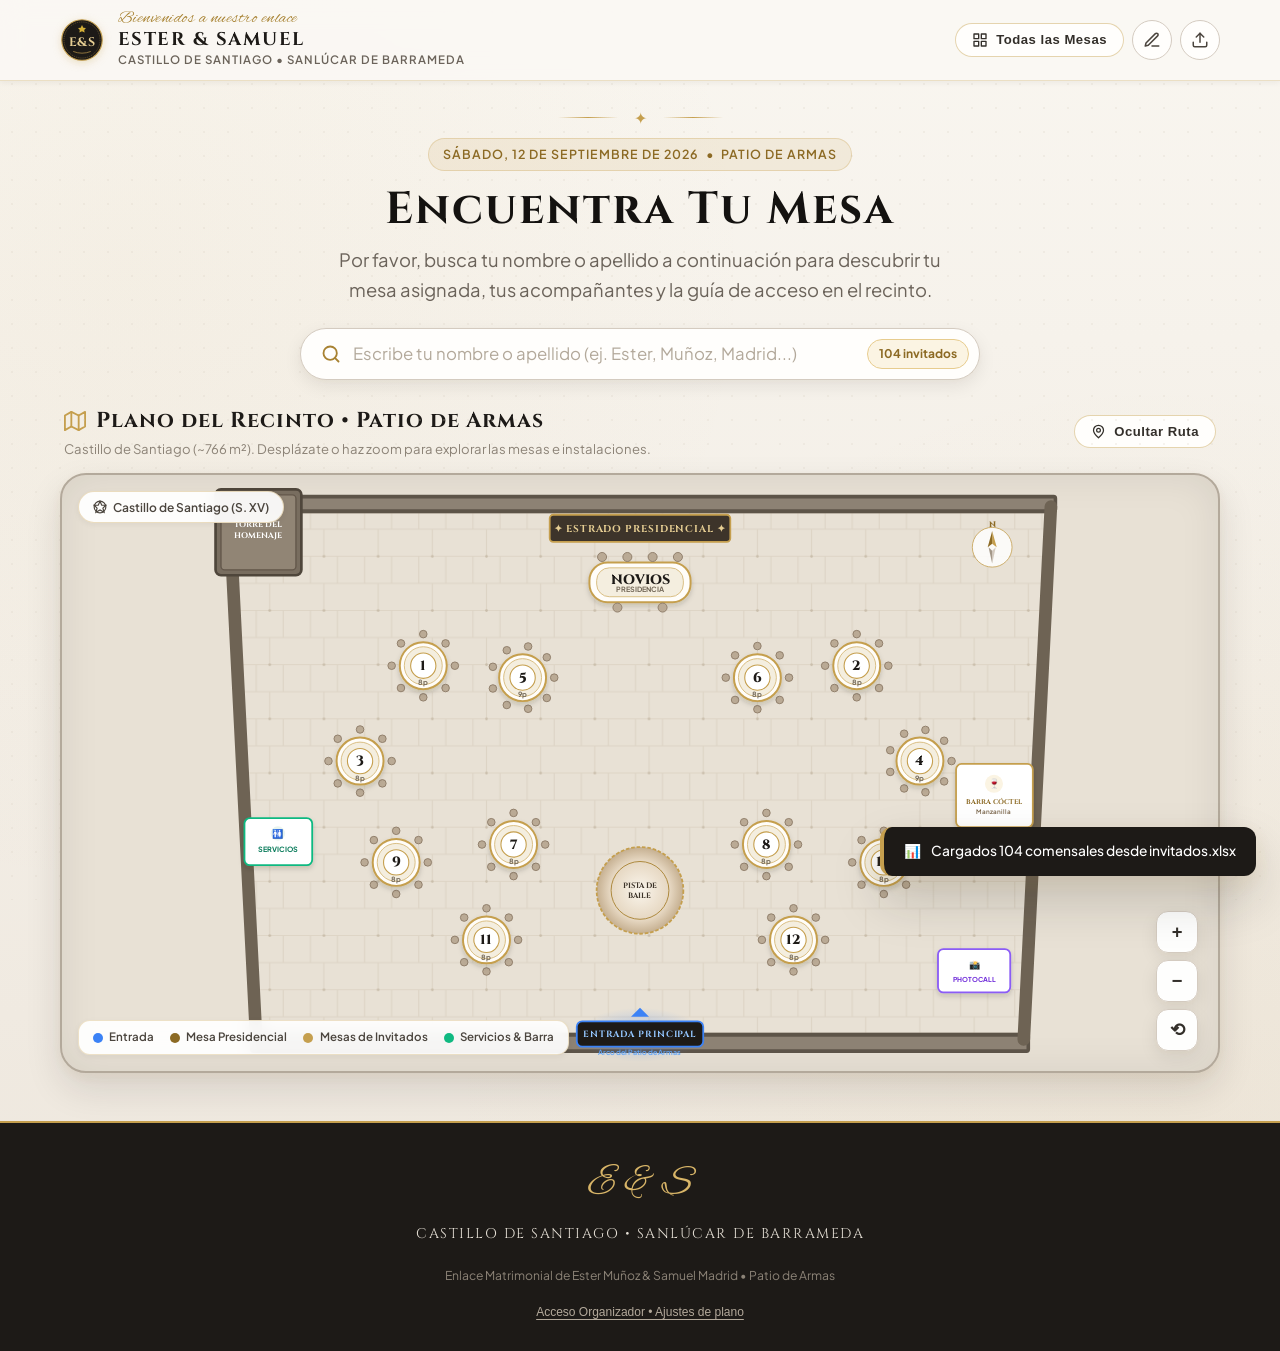
==== index.html @ 00f9ef39 "Add files via upload" ====
<!DOCTYPE html>
<html lang="es">
<head>
  <meta charset="UTF-8">
  <meta name="viewport" content="width=device-width, initial-scale=1.0, maximum-scale=5.0, user-scalable=yes">
  <title>Boda Ester & Samuel | Encuentra tu Mesa en el Castillo de Santiago</title>
  
  <!-- SEO & Social Sharing Meta Tags -->
  <meta name="description" content="Localizador interactivo de mesas para los invitados al enlace matrimonial de Ester & Samuel en el histórico Patio de Armas del Castillo de Santiago, Sanlúcar de Barrameda.">
  <meta name="keywords" content="Castillo de Santiago, Sanlucar de Barrameda, Boda, Mesas, Seating Plan, Plano Interactivo, Patio de Armas">
  <meta name="author" content="Ester & Samuel">
  <meta name="theme-color" content="#C59F4E">
  
  <meta property="og:title" content="Boda Ester & Samuel | Encuentra tu Mesa">
  <meta property="og:description" content="Descubre tu mesa y la ruta para llegar en el Castillo de Santiago.">
  <meta property="og:type" content="website">

  <!-- Favicon Monogram -->
  <link rel="icon" type="image/svg+xml" href="data:image/svg+xml,<svg xmlns='http://www.w3.org/2000/svg' viewBox='0 0 100 100'><circle cx='50' cy='50' r='48' fill='%231D1A17' stroke='%23C59F4E' stroke-width='4'/><text x='50' y='60' font-family='Cinzel,serif' font-size='38' font-weight='bold' fill='%23C59F4E' text-anchor='middle'>E&amp;S</text></svg>">

  <!-- Stylesheet -->
  <link rel="stylesheet" href="styles.css">
</head>
<body>

  <!-- Confetti Canvas for Celebratory Moments -->
  <canvas id="confetti-canvas"></canvas>

  <!-- ========================================================================
       Top Navigation Bar
       ======================================================================== -->
  <header class="site-header" id="site-header">
    <div class="header-container">
      <a href="#inicio" class="brand-wrapper" title="Boda Ester & Samuel">
        <!-- SVG Monogram Crest -->
        <svg class="brand-crest" viewBox="0 0 100 100" fill="none" xmlns="http://www.w3.org/2000/svg">
          <circle cx="50" cy="50" r="46" fill="#1D1A17" stroke="#C59F4E" stroke-width="2.5"/>
          <circle cx="50" cy="50" r="41" fill="none" stroke="#C59F4E" stroke-width="0.75" stroke-dasharray="3 2"/>
          <path d="M50 16 L53 22 L59 23 L55 27 L56 33 L50 30 L44 33 L45 27 L41 23 L47 22 Z" fill="#D4AF37"/>
          <text x="50" y="64" font-family="'Cinzel', serif" font-size="28" font-weight="700" fill="#E6CE93" text-anchor="middle" letter-spacing="1">E&amp;S</text>
          <path d="M30 76 Q50 84 70 76" stroke="#C59F4E" stroke-width="1.5" fill="none"/>
        </svg>

        <div class="brand-text">
          <span class="brand-subtitle-script">Bienvenidos a nuestro enlace</span>
          <span class="brand-title">Ester &amp; Samuel</span>
          <span class="brand-venue">Castillo de Santiago • Sanlúcar de Barrameda</span>
        </div>
      </a>

      <div class="header-actions">
        <button id="btn-open-directory" class="btn-outline" title="Ver lista completa de mesas">
          <svg width="16" height="16" viewBox="0 0 24 24" fill="none" stroke="currentColor" stroke-width="2" stroke-linecap="round" stroke-linejoin="round">
            <rect x="3" y="3" width="7" height="7"></rect>
            <rect x="14" y="3" width="7" height="7"></rect>
            <rect x="14" y="14" width="7" height="7"></rect>
            <rect x="3" y="14" width="7" height="7"></rect>
          </svg>
          <span>Todas las Mesas</span>
        </button>

        <button id="btn-toggle-organizer" class="btn-icon" title="Modo Organizador (Ajustar distribución)">
          <svg width="18" height="18" viewBox="0 0 24 24" fill="none" stroke="currentColor" stroke-width="2" stroke-linecap="round" stroke-linejoin="round">
            <path d="M12 20h9"></path>
            <path d="M16.5 3.5a2.121 2.121 0 0 1 3 3L7 19l-4 1 1-4L16.5 3.5z"></path>
          </svg>
        </button>

        <button id="btn-open-upload" class="btn-icon" title="Cargar o actualizar hoja Excel">
          <svg width="18" height="18" viewBox="0 0 24 24" fill="none" stroke="currentColor" stroke-width="2" stroke-linecap="round" stroke-linejoin="round">
            <path d="M21 15v4a2 2 0 0 1-2 2H5a2 2 0 0 1-2-2v-4"></path>
            <polyline points="17 8 12 3 7 8"></polyline>
            <line x1="12" y1="3" x2="12" y2="15"></line>
          </svg>
        </button>
      </div>
    </div>
  </header>

  <!-- ========================================================================
       Main Content Container
       ======================================================================== -->
  <main id="inicio">

    <!-- Hero Section -->
    <section class="hero-section">
      <div class="hero-ornament">
        <div class="hero-ornament-line"></div>
        <div class="hero-ornament-icon">✦</div>
        <div class="hero-ornament-line"></div>
      </div>

      <div class="hero-date-badge">
        <span>Sábado, 12 de Septiembre de 2026</span>
        <span>•</span>
        <span>Patio de Armas</span>
      </div>

      <h1 class="hero-title">Encuentra Tu Mesa</h1>
      <p class="hero-subtitle">
        Por favor, busca tu nombre o apellido a continuación para descubrir tu mesa asignada, tus acompañantes y la guía de acceso en el recinto.
      </p>

      <!-- Predictive Autocomplete Search Bar -->
      <div class="search-container" id="search-section">
        <div class="search-box-wrapper" id="search-box-wrapper">
          <div class="search-icon">
            <svg width="20" height="20" viewBox="0 0 24 24" fill="none" stroke="currentColor" stroke-width="2.2" stroke-linecap="round" stroke-linejoin="round">
              <circle cx="11" cy="11" r="8"></circle>
              <line x1="21" y1="21" x2="16.65" y2="16.65"></line>
            </svg>
          </div>
          <input 
            type="text" 
            id="guest-search-input" 
            class="search-input" 
            placeholder="Escribe tu nombre o apellido (ej. Ester, Muñoz, Madrid...)"
            autocomplete="off"
            spellcheck="false"
            aria-label="Buscar invitado"
            aria-expanded="false"
            aria-controls="search-dropdown"
          />
          <button id="search-clear-btn" class="search-clear-btn" title="Borrar búsqueda" aria-label="Borrar búsqueda">
            <svg width="18" height="18" viewBox="0 0 24 24" fill="none" stroke="currentColor" stroke-width="2" stroke-linecap="round" stroke-linejoin="round">
              <line x1="18" y1="6" x2="6" y2="18"></line>
              <line x1="6" y1="6" x2="18" y2="18"></line>
            </svg>
          </button>
          <span class="search-badge-count" id="guest-count-badge">Cargando...</span>
        </div>

        <!-- Autocomplete Dropdown List -->
        <div class="autocomplete-dropdown" id="search-dropdown" role="listbox">
          <!-- Dynamically populated via app.js -->
        </div>
      </div>
    </section>

    <!-- Guest Result Card (Triggered upon selecting guest) -->
    <section class="guest-result-wrapper" id="guest-result-section">
      <div class="guest-card">
        <div class="guest-card-header">
          <div class="guest-card-greeting">
            <span class="guest-welcome-tag">¡Qué alegría tenerte con nosotros!</span>
            <h2 class="guest-name-title" id="res-guest-name">Ester Muñoz</h2>
          </div>
          <button class="guest-dismiss-btn" id="btn-dismiss-result" title="Cerrar ficha">
            <svg width="16" height="16" viewBox="0 0 24 24" fill="none" stroke="currentColor" stroke-width="2.5" stroke-linecap="round" stroke-linejoin="round">
              <line x1="18" y1="6" x2="6" y2="18"></line>
              <line x1="6" y1="6" x2="18" y2="18"></line>
            </svg>
          </button>
        </div>

        <div class="guest-card-body">
          <!-- Big Table Badge Column -->
          <div class="table-highlight-badge">
            <span class="badge-table-label">Tu Mesa Asignada</span>
            <div class="badge-table-num" id="res-table-num">4</div>
            <div class="badge-table-theme" id="res-table-theme">Doñana</div>
            <div class="badge-table-desc" id="res-table-desc">Amigos íntimos de la novia</div>
            
            <button class="badge-action-btn" id="btn-focus-table-map">
              <svg width="16" height="16" viewBox="0 0 24 24" fill="none" stroke="currentColor" stroke-width="2.2" stroke-linecap="round" stroke-linejoin="round">
                <circle cx="12" cy="12" r="10"></circle>
                <polygon points="16.24 7.76 14.12 14.12 7.76 16.24 9.88 9.88 16.24 7.76"></polygon>
              </svg>
              <span>Ver en el Plano</span>
            </button>
          </div>

          <!-- Companions and Guidance Column -->
          <div class="guest-details-column">
            <!-- Companions list -->
            <div class="companions-block">
              <div class="companions-header">
                <div class="companions-title">
                  <svg width="16" height="16" viewBox="0 0 24 24" fill="none" stroke="currentColor" stroke-width="2" stroke-linecap="round" stroke-linejoin="round">
                    <path d="M17 21v-2a4 4 0 0 0-4-4H5a4 4 0 0 0-4 4v2"></path>
                    <circle cx="9" cy="7" r="4"></circle>
                    <path d="M23 21v-2a4 4 0 0 0-3-3.87"></path>
                    <path d="M16 3.13a4 4 0 0 1 0 7.75"></path>
                  </svg>
                  <span>Tus acompañantes de mesa</span>
                </div>
                <span class="companions-count" id="res-companions-count">8 comensales</span>
              </div>
              <div class="companions-grid" id="res-companions-grid">
                <!-- Chips dynamically injected -->
              </div>
            </div>

            <!-- Route and Access Guide -->
            <div class="route-guide-box">
              <div class="route-guide-icon">📍</div>
              <div class="route-guide-text" id="res-route-text">
                Accede por la <span class="route-guide-strong">Entrada Principal (Arco de Armas)</span> y camina recto hacia el sector derecho del patio. Sigue la línea dorada en el plano para orientarte.
              </div>
            </div>
          </div>
        </div>
      </div>
    </section>

    <!-- ========================================================================
         Organizer Toolbar (Visible only when toggle activated)
         ======================================================================== -->
    <div class="organizer-banner" id="organizer-banner">
      <div class="organizer-banner-text">
        <span class="organizer-banner-badge">Modo Organizador</span>
        <span>Arrastra las mesas en el plano para ajustar su posición exacta.</span>
      </div>
      <div class="organizer-banner-actions">
        <button class="btn-organizer primary" id="btn-copy-json" title="Copiar nuevas coordenadas en formato JSON">
          <svg width="14" height="14" viewBox="0 0 24 24" fill="none" stroke="currentColor" stroke-width="2" stroke-linecap="round" stroke-linejoin="round">
            <rect x="9" y="9" width="13" height="13" rx="2" ry="2"></rect>
            <path d="M5 15H4a2 2 0 0 1-2-2V4a2 2 0 0 1 2-2h9a2 2 0 0 1 2 2v1"></path>
          </svg>
          <span>Copiar JSON</span>
        </button>
        <button class="btn-organizer" id="btn-save-local" title="Guardar cambios localmente en este navegador">
          <svg width="14" height="14" viewBox="0 0 24 24" fill="none" stroke="currentColor" stroke-width="2" stroke-linecap="round" stroke-linejoin="round">
            <path d="M19 21H5a2 2 0 0 1-2-2V5a2 2 0 0 1 2-2h11l5 5v11a2 2 0 0 1-2 2z"></path>
            <polyline points="17 21 17 13 7 13 7 21"></polyline>
            <polyline points="7 3 7 8 15 8"></polyline>
          </svg>
          <span>Guardar</span>
        </button>
        <button class="btn-organizer" id="btn-reset-positions" title="Restaurar coordenadas originales">
          <svg width="14" height="14" viewBox="0 0 24 24" fill="none" stroke="currentColor" stroke-width="2" stroke-linecap="round" stroke-linejoin="round">
            <polyline points="1 4 1 10 7 10"></polyline>
            <path d="M3.51 15a9 9 0 1 0 2.13-9.36L1 10"></path>
          </svg>
          <span>Restaurar</span>
        </button>
        <button class="btn-organizer" id="btn-close-organizer" title="Salir del modo organizador">
          ✕ Salir
        </button>
      </div>
    </div>

    <!-- ========================================================================
         Interactive Venue Map Section (Patio de Armas - Castillo de Santiago)
         ======================================================================== -->
    <section class="map-section" id="plano-recinto">
      <div class="map-header-card">
        <div class="map-title-group">
          <h2 class="map-title">
            <svg width="22" height="22" viewBox="0 0 24 24" fill="none" stroke="#C59F4E" stroke-width="2" stroke-linecap="round" stroke-linejoin="round">
              <polygon points="1 6 1 22 8 18 16 22 23 18 23 2 16 6 8 2 1 6"></polygon>
              <line x1="8" y1="2" x2="8" y2="18"></line>
              <line x1="16" y1="6" x2="16" y2="22"></line>
            </svg>
            <span>Plano del Recinto • Patio de Armas</span>
          </h2>
          <span class="map-subtitle">Castillo de Santiago (~766 m²). Desplázate o haz zoom para explorar las mesas e instalaciones.</span>
        </div>

        <div class="map-toolbar">
          <button id="btn-toggle-route-layer" class="btn-outline" title="Mostrar u ocultar ruta de acceso">
            <svg width="15" height="15" viewBox="0 0 24 24" fill="none" stroke="currentColor" stroke-width="2" stroke-linecap="round" stroke-linejoin="round">
              <path d="M12 2a8 8 0 0 0-8 8c0 5.25 8 12 8 12s8-6.75 8-12a8 8 0 0 0-8-8z"></path>
              <circle cx="12" cy="10" r="3"></circle>
            </svg>
            <span id="route-layer-label">Ocultar Ruta</span>
          </button>
        </div>
      </div>

      <!-- Canvas / SVG Viewport Container -->
      <div class="map-canvas-container" id="map-container">
        
        <!-- Floating Venue Badges -->
        <div class="map-floating-info">
          <div class="map-badge-info">
            <svg width="14" height="14" viewBox="0 0 24 24" fill="none" stroke="currentColor" stroke-width="2">
              <circle cx="12" cy="12" r="10"></circle>
              <polygon points="12 2 15 9 22 9 17 14 19 21 12 17 5 21 7 14 2 9 9 9 12 2"></polygon>
            </svg>
            <span>Castillo de Santiago (S. XV)</span>
          </div>
        </div>

        <!-- Floating Legend -->
        <div class="map-legend-bar">
          <div class="legend-item">
            <span class="legend-dot entrance"></span>
            <span>Entrada</span>
          </div>
          <div class="legend-item">
            <span class="legend-dot presidential"></span>
            <span>Mesa Presidencial</span>
          </div>
          <div class="legend-item">
            <span class="legend-dot table"></span>
            <span>Mesas de Invitados</span>
          </div>
          <div class="legend-item">
            <span class="legend-dot amenities"></span>
            <span>Servicios &amp; Barra</span>
          </div>
        </div>

        <!-- Floating Zoom & Reset Buttons -->
        <div class="map-floating-controls">
          <button class="floating-btn" id="btn-zoom-in" title="Acercar mapa (+)">+</button>
          <button class="floating-btn" id="btn-zoom-out" title="Alejar mapa (-)">−</button>
          <button class="floating-btn" id="btn-zoom-reset" title="Centrar plano completo">⟲</button>
        </div>

        <!-- High-Fidelity SVG Interactive Map -->
        <svg 
          id="venue-svg" 
          viewBox="0 0 1000 660" 
          preserveAspectRatio="xMidYMid meet"
          xmlns="http://www.w3.org/2000/svg"
        >
          <defs>
            <!-- Flagstone courtyard texture pattern -->
            <pattern id="flagstone-pattern" width="60" height="60" patternUnits="userSpaceOnUse">
              <rect width="60" height="60" fill="#E8E1D5"/>
              <path d="M0 0 h60 M0 30 h60 M0 60 h60 M30 0 v30 M15 30 v30 M45 30 v30" stroke="#DDD4C5" stroke-width="1.2"/>
              <circle cx="30" cy="30" r="1.5" fill="#C9BDAA"/>
            </pattern>

            <!-- Radial glow for entrance -->
            <radialGradient id="entrance-glow" cx="50%" cy="50%" r="50%">
              <stop offset="0%" stop-color="#3B82F6" stop-opacity="0.35"/>
              <stop offset="100%" stop-color="#3B82F6" stop-opacity="0"/>
            </radialGradient>

            <!-- Table Gold Gradient -->
            <linearGradient id="gold-rim" x1="0%" y1="0%" x2="100%" y2="100%">
              <stop offset="0%" stop-color="#E8CE90"/>
              <stop offset="50%" stop-color="#C59F4E"/>
              <stop offset="100%" stop-color="#8C6A24"/>
            </linearGradient>

            <!-- Dance Floor Parquet Pattern -->
            <radialGradient id="dance-floor" cx="50%" cy="50%" r="50%">
              <stop offset="0%" stop-color="#FAF5EC"/>
              <stop offset="70%" stop-color="#E5D6C0"/>
              <stop offset="100%" stop-color="#C5AF90"/>
            </radialGradient>

            <!-- Drop shadow for tables -->
            <filter id="table-shadow" x="-20%" y="-20%" width="140%" height="140%">
              <feDropShadow dx="0" dy="3" stdDeviation="3" flood-color="#1D1A17" flood-opacity="0.18"/>
            </filter>
            
            <filter id="pin-shadow" x="-30%" y="-30%" width="160%" height="160%">
              <feDropShadow dx="0" dy="4" stdDeviation="4" flood-color="#000" flood-opacity="0.25"/>
            </filter>
          </defs>

          <!-- Transform group for Pan & Zoom -->
          <g id="map-viewport-group">
            
            <!-- Courtyard Outer Stone Boundary & Floor -->
            <!-- Slightly trapezoidal shape representing Patio de Armas -->
            <polygon 
              points="45,40 955,40 925,620 75,620" 
              fill="url(#flagstone-pattern)" 
              stroke="#8D8274" 
              stroke-width="5"
            />

            <!-- Historic Crenellated Walls (Parapets & Almenas) -->
            <g class="svg-castle-walls">
              <!-- North Wall & Battlements (Top) -->
              <rect x="40" y="24" width="920" height="16" class="svg-castle-wall" rx="2"/>
              <!-- South Wall & Battlements (Bottom) -->
              <rect x="70" y="620" width="860" height="18" class="svg-castle-wall" rx="2"/>
              <!-- West Wall (Left) -->
              <line x1="45" y1="35" x2="75" y2="625" stroke="#6E6354" stroke-width="14" stroke-linecap="round"/>
              <!-- East Wall (Right) -->
              <line x1="955" y1="35" x2="925" y2="625" stroke="#6E6354" stroke-width="14" stroke-linecap="round"/>
            </g>

            <!-- Landmark Towers & Arches -->
            <!-- Torre del Homenaje (North-West Fortress Corner) -->
            <g class="svg-amenity-zone" id="landmark-torre">
              <rect x="30" y="16" width="95" height="95" rx="6" fill="#786D5F" stroke="#4F463B" stroke-width="3"/>
              <rect x="36" y="22" width="83" height="83" rx="4" fill="#918575" stroke="#63574A" stroke-width="1.5"/>
              <text x="77" y="58" font-family="'Cinzel', serif" font-size="9" font-weight="700" fill="#FFFFFF" text-anchor="middle">TORRE DEL</text>
              <text x="77" y="70" font-family="'Cinzel', serif" font-size="9" font-weight="700" fill="#FFFFFF" text-anchor="middle">HOMENAJE</text>
            </g>

            <!-- North Stage & Presidential Canopy Wall -->
            <g id="landmark-presidencia-backdrop">
              <rect x="400" y="44" width="200" height="30" rx="4" fill="#3D342A" stroke="#C59F4E" stroke-width="2"/>
              <text x="500" y="63" font-family="'Cinzel', serif" font-size="11" font-weight="700" fill="#E6CE93" text-anchor="middle" letter-spacing="1">
                ✦ ESTRADO PRESIDENCIAL ✦
              </text>
            </g>

            <!-- Central Festive Dance Floor & Chandelier Zone -->
            <g id="landmark-dance-floor">
              <circle cx="500" cy="460" r="48" fill="url(#dance-floor)" stroke="#C59F4E" stroke-width="2" stroke-dasharray="4 2"/>
              <circle cx="500" cy="460" r="32" fill="none" stroke="#A88232" stroke-width="1"/>
              <text x="500" y="457" font-family="'Cinzel', serif" font-size="8.5" font-weight="700" fill="#3D342A" text-anchor="middle">PISTA DE</text>
              <text x="500" y="468" font-family="'Cinzel', serif" font-size="8.5" font-weight="700" fill="#3D342A" text-anchor="middle">BAILE</text>
            </g>

            <!-- Restrooms / Servicios Sanitarios (West Mid-Wall) -->
            <g class="svg-amenity-zone" id="landmark-aseos">
              <rect x="62" y="380" width="75" height="52" rx="6" fill="#FFFFFF" stroke="#10B981" stroke-width="2" filter="url(#table-shadow)"/>
              <circle cx="99" cy="397" r="8" fill="#E9F4EE"/>
              <text x="99" y="401" font-size="10" text-anchor="middle">🚻</text>
              <text x="99" y="418" font-family="'Plus Jakarta Sans', sans-serif" font-size="8" font-weight="700" fill="#047857" text-anchor="middle">SERVICIOS</text>
            </g>

            <!-- Cocktail & Manzanilla de Sanlúcar Bar (East Wall) -->
            <g class="svg-amenity-zone" id="landmark-bar">
              <rect x="850" y="320" width="85" height="70" rx="6" fill="#FFFFFF" stroke="#C59F4E" stroke-width="2" filter="url(#table-shadow)"/>
              <circle cx="892" cy="342" r="10" fill="#FBF4E3"/>
              <text x="892" y="346" font-size="11" text-anchor="middle">🍷</text>
              <text x="892" y="364" font-family="'Cinzel', serif" font-size="7.5" font-weight="700" fill="#8C6A24" text-anchor="middle">BARRA CÓCTEL</text>
              <text x="892" y="375" font-family="'Plus Jakarta Sans', sans-serif" font-size="7" font-weight="600" fill="#786348" text-anchor="middle">Manzanilla</text>
            </g>

            <!-- Photocall & Guestbook (South-East Corner) -->
            <g class="svg-amenity-zone" id="landmark-photocall">
              <rect x="830" y="525" width="80" height="48" rx="6" fill="#FFFFFF" stroke="#8B5CF6" stroke-width="2" filter="url(#table-shadow)"/>
              <text x="870" y="546" font-size="10" text-anchor="middle">📸</text>
              <text x="870" y="561" font-family="'Plus Jakarta Sans', sans-serif" font-size="7.5" font-weight="700" fill="#6D28D9" text-anchor="middle">PHOTOCALL</text>
            </g>

            <!-- Main Entrance: Arco de Armas (South Center) -->
            <g id="landmark-entrance">
              <!-- Glow field -->
              <ellipse cx="500" cy="620" rx="70" ry="30" fill="url(#entrance-glow)"/>
              <!-- Gate portal styling -->
              <rect x="430" y="605" width="140" height="28" rx="6" fill="#1D1A17" stroke="#3B82F6" stroke-width="2"/>
              <polygon points="490,600 500,590 510,600" fill="#3B82F6"/>
              <text x="500" y="622" font-family="'Cinzel', serif" font-size="10" font-weight="700" fill="#93C5FD" text-anchor="middle" letter-spacing="1">
                ENTRADA PRINCIPAL
              </text>
              <text x="500" y="642" font-family="'Plus Jakarta Sans', sans-serif" font-size="8" font-weight="600" fill="#60A5FA" text-anchor="middle">
                Arco del Patio de Armas
              </text>
            </g>

            <!-- Compass Rose (Decorative North Arrow) -->
            <g id="compass-rose" transform="translate(890, 80)">
              <circle cx="0" cy="0" r="22" fill="#FFFFFF" stroke="#C59F4E" stroke-width="1" opacity="0.85"/>
              <polygon points="0,-18 5,0 0,-4" fill="#C59F4E"/>
              <polygon points="0,-18 -5,0 0,-4" fill="#8C6A24"/>
              <polygon points="0,18 4,0 0,4" fill="#D4CBC0"/>
              <polygon points="0,18 -4,0 0,4" fill="#A39788"/>
              <text x="0" y="-22" font-family="'Cinzel', serif" font-size="9" font-weight="800" fill="#8C6A24" text-anchor="middle">N</text>
            </g>

            <!-- Guided Dynamic Route Layer (Under tables so tables stay crisp on top) -->
            <g id="route-layer" style="display: none;">
              <path id="route-bg" class="svg-route-path-bg" d=""></path>
              <path id="route-path" class="svg-route-path" d=""></path>
              <!-- Animated Beacon at Entrance Point -->
              <circle cx="500" cy="605" r="5" fill="#3B82F6"/>
              <circle cx="500" cy="605" r="12" fill="none" stroke="#3B82F6" stroke-width="2" opacity="0.6"/>
            </g>

            <!-- Dynamic Tables Layer: Injected and Managed by app.js -->
            <g id="tables-layer">
              <!-- Rendered dynamically from config & excel data -->
            </g>

            <!-- Destination Pulse & Pin Overlay Layer -->
            <g id="destination-overlay" style="display: none;">
              <!-- Animated Pulsing Halo -->
              <circle id="dest-pulse" class="svg-pulse-ring" cx="0" cy="0" r="30"></circle>
              <!-- Pin Pointer -->
              <g id="dest-pin" class="svg-destination-pin" filter="url(#pin-shadow)" transform="translate(0, 0)">
                <path d="M0 -34 C-9 -34 -15 -27 -15 -19 C-15 -10 0 0 0 0 C0 0 15 -10 15 -19 C15 -27 9 -34 0 -34 Z" fill="#C59F4E" stroke="#FFFFFF" stroke-width="2"/>
                <circle cx="0" cy="-20" r="5" fill="#FFFFFF"/>
              </g>
            </g>

          </g>
        </svg>

      </div>
    </section>

  </main>

  <!-- ========================================================================
       Modal: Table Directory ("Directorio Completo de Mesas")
       ======================================================================== -->
  <div class="modal-backdrop" id="modal-directory" role="dialog" aria-modal="true" aria-labelledby="modal-directory-title">
    <div class="modal-card">
      <div class="modal-header">
        <h3 class="modal-title" id="modal-directory-title">Todas las Mesas y Comensales</h3>
        <button class="modal-close-btn" id="btn-close-directory" title="Cerrar ventana">
          <svg width="20" height="20" viewBox="0 0 24 24" fill="none" stroke="currentColor" stroke-width="2">
            <line x1="18" y1="6" x2="6" y2="18"></line>
            <line x1="6" y1="6" x2="18" y2="18"></line>
          </svg>
        </button>
      </div>
      <div class="modal-body">
        <div class="directory-grid" id="directory-container">
          <!-- Dynamically populated -->
        </div>
      </div>
    </div>
  </div>

  <!-- ========================================================================
       Modal: Upload & Data Management ("Cargar Hoja Excel")
       ======================================================================== -->
  <div class="modal-backdrop" id="modal-upload" role="dialog" aria-modal="true" aria-labelledby="modal-upload-title">
    <div class="modal-card" style="max-width: 580px;">
      <div class="modal-header">
        <h3 class="modal-title" id="modal-upload-title">Actualizar Lista de Invitados</h3>
        <button class="modal-close-btn" id="btn-close-upload" title="Cerrar ventana">
          <svg width="20" height="20" viewBox="0 0 24 24" fill="none" stroke="currentColor" stroke-width="2">
            <line x1="18" y1="6" x2="6" y2="18"></line>
            <line x1="6" y1="6" x2="18" y2="18"></line>
          </svg>
        </button>
      </div>
      <div class="modal-body">
        <p style="font-size: 0.88rem; color: var(--stone-600); margin-bottom: 1.25rem;">
          Puedes subir un archivo Excel (<code>.xlsx</code> / <code>.xls</code>) o <code>.csv</code> con las columnas 
          <strong>Número / ID</strong>, <strong>Nombre y Apellido</strong> y <strong>Número de mesa</strong>. La aplicación recalculará todas las mesas y el buscador al instante.
        </p>

        <!-- Hidden real file input -->
        <input type="file" id="excel-file-input" accept=".xlsx, .xls, .csv, .json" style="display: none;">

        <!-- Dropzone Clickable Area -->
        <div class="upload-dropzone" id="upload-dropzone">
          <div class="upload-dropzone-icon">📊</div>
          <div class="upload-dropzone-text">Arrastra aquí tu archivo Excel o haz clic para seleccionar</div>
          <div class="upload-dropzone-subtext">Formatos admitidos: .xlsx, .xls, .csv, .json</div>
        </div>

        <div style="margin-top: 1.25rem; display: flex; justify-content: space-between; align-items: center;">
          <button class="btn-outline" id="btn-reload-default" style="font-size: 0.8rem;">
            🔄 Recargar invitados.xlsx original
          </button>
          <span style="font-size: 0.75rem; color: var(--stone-500);">Procesamiento local 100% seguro</span>
        </div>
      </div>
    </div>
  </div>

  <!-- Toast Notification Container -->
  <div class="toast-container" id="toast-container"></div>

  <!-- ========================================================================
       Footer
       ======================================================================== -->
  <footer class="site-footer">
    <div class="footer-container">
      <div class="footer-monogram">E &amp; S</div>
      <div class="footer-venue-text">Castillo de Santiago • Sanlúcar de Barrameda</div>
      <p class="footer-copyright">
        Enlace Matrimonial de Ester Muñoz &amp; Samuel Madrid &bull; Patio de Armas
      </p>
      <button class="footer-admin-link" id="footer-admin-toggle">
        Acceso Organizador &bull; Ajustes de plano
      </button>
    </div>
  </footer>

  <!-- ========================================================================
       Scripts: Local SheetJS with CDN fallback + Application Logic
       ======================================================================== -->
  <script src="vendor/xlsx.full.min.js"></script>
  <script>
    // CDN Fallback if local vendor script fails
    if (typeof XLSX === 'undefined') {
      const script = document.createElement('script');
      script.src = 'https://cdn.jsdelivr.net/npm/xlsx@0.18.5/dist/xlsx.full.min.js';
      document.head.appendChild(script);
    }
  </script>
  <script src="app.js"></script>
</body>
</html>
---- styles.css ----
/* ==========================================================================
   BODA REAL EN EL CASTILLO DE SANTIAGO - SANLÚCAR DE BARRAMEDA
   Design System & Style Architecture
   Aesthetic: Refined Andalusian Fortress Luxury, Warm Stone & Soft Champagne
   ========================================================================== */

@import url('https://fonts.googleapis.com/css2?family=Cinzel:wght@400;600;700;800&family=Plus+Jakarta+Sans:wght@300;400;500;600;700&family=Alex+Brush&display=swap');

:root {
  /* Color Palette: Warm Castilian Stone, Champagne Gold & Antique Bronze */
  --stone-950: #141210;
  --stone-900: #1D1A17;
  --stone-850: #25221E;
  --stone-800: #332F2A;
  --stone-700: #4B453E;
  --stone-600: #6B635A;
  --stone-500: #8C8377;
  --stone-400: #B3A99B;
  --stone-300: #D4CBC0;
  --stone-200: #E6E0D6;
  --stone-100: #F4F0E8;
  --stone-50:  #FAF8F4;
  --stone-white: #FFFEFC;

  /* Royal Champagne & Andalusian Gold */
  --gold-700: #8C6A24;
  --gold-600: #A88232;
  --gold-500: #C59F4E;
  --gold-400: #D8B568;
  --gold-300: #E7CC8E;
  --gold-200: #F3E3B9;
  --gold-100: #FBF4E3;
  --gold-glow: rgba(197, 159, 78, 0.35);

  /* Accents */
  --wine-800: #571626;
  --wine-600: #7E2037;
  --wine-100: #F7EAEF;
  --emerald-600: #236B4D;
  --emerald-100: #E9F4EE;
  --amber-500: #D97706;

  /* Typography */
  --font-serif: 'Cinzel', Georgia, 'Times New Roman', serif;
  --font-sans: 'Plus Jakarta Sans', -apple-system, BlinkMacSystemFont, 'Segoe UI', Roboto, sans-serif;
  --font-script: 'Alex Brush', cursive;

  /* Elevation & Shadows */
  --shadow-sm: 0 2px 6px rgba(29, 26, 23, 0.05);
  --shadow-md: 0 6px 18px rgba(29, 26, 23, 0.08), 0 2px 6px rgba(197, 159, 78, 0.04);
  --shadow-lg: 0 16px 36px rgba(29, 26, 23, 0.12), 0 4px 12px rgba(197, 159, 78, 0.08);
  --shadow-xl: 0 24px 50px rgba(29, 26, 23, 0.18), 0 6px 20px rgba(197, 159, 78, 0.12);
  --shadow-gold: 0 0 24px rgba(197, 159, 78, 0.45);

  /* Radii */
  --radius-sm: 6px;
  --radius-md: 12px;
  --radius-lg: 18px;
  --radius-xl: 26px;
  --radius-full: 9999px;

  /* Transitions */
  --transition-fast: 150ms cubic-bezier(0.4, 0, 0.2, 1);
  --transition-normal: 250ms cubic-bezier(0.4, 0, 0.2, 1);
  --transition-smooth: 400ms cubic-bezier(0.16, 1, 0.3, 1);

  /* Layout */
  --header-height: 72px;
  --container-max: 1200px;
}

/* Base Reset & Box Sizing */
*, *::before, *::after {
  box-sizing: border-box;
  margin: 0;
  padding: 0;
}

html {
  font-size: 16px;
  scroll-behavior: smooth;
  -webkit-text-size-adjust: 100%;
}

body {
  font-family: var(--font-sans);
  background-color: var(--stone-100);
  background-image: 
    radial-gradient(circle at 10% 20%, rgba(197, 159, 78, 0.05) 0%, transparent 40%),
    radial-gradient(circle at 90% 80%, rgba(197, 159, 78, 0.06) 0%, transparent 45%),
    linear-gradient(180deg, #F9F6F0 0%, #EDE6DC 100%);
  color: var(--stone-800);
  line-height: 1.6;
  min-height: 100vh;
  display: flex;
  flex-direction: column;
  overflow-x: hidden;
  position: relative;
}

/* Subtle architectural stone texture overlay */
body::before {
  content: "";
  position: fixed;
  top: 0;
  left: 0;
  right: 0;
  bottom: 0;
  background-image: radial-gradient(var(--stone-300) 0.75px, transparent 0.75px);
  background-size: 24px 24px;
  opacity: 0.22;
  pointer-events: none;
  z-index: 0;
}

/* Confetti Canvas */
#confetti-canvas {
  position: fixed;
  top: 0;
  left: 0;
  width: 100%;
  height: 100%;
  pointer-events: none;
  z-index: 9999;
}

/* ==========================================================================
   Header & Brand Monogram
   ========================================================================== */
.site-header {
  position: sticky;
  top: 0;
  z-index: 100;
  background: rgba(250, 248, 244, 0.92);
  backdrop-filter: blur(12px);
  -webkit-backdrop-filter: blur(12px);
  border-bottom: 1px solid rgba(197, 159, 78, 0.28);
  box-shadow: var(--shadow-sm);
  transition: all var(--transition-normal);
}

.header-container {
  max-width: var(--container-max);
  margin: 0 auto;
  padding: 0.65rem 1.25rem;
  display: flex;
  align-items: center;
  justify-content: space-between;
  gap: 1rem;
}

.brand-wrapper {
  display: flex;
  align-items: center;
  gap: 0.85rem;
  text-decoration: none;
  color: inherit;
}

.brand-crest {
  width: 44px;
  height: 44px;
  flex-shrink: 0;
  filter: drop-shadow(0 2px 4px rgba(197, 159, 78, 0.3));
  transition: transform var(--transition-smooth);
}

.brand-wrapper:hover .brand-crest {
  transform: scale(1.06) rotate(2deg);
}

.brand-text {
  display: flex;
  flex-direction: column;
}

.brand-subtitle-script {
  font-family: var(--font-script);
  font-size: 1.15rem;
  color: var(--gold-600);
  line-height: 1;
  letter-spacing: 0.5px;
}

.brand-title {
  font-family: var(--font-serif);
  font-size: 1.15rem;
  font-weight: 700;
  color: var(--stone-900);
  letter-spacing: 1.5px;
  text-transform: uppercase;
  line-height: 1.2;
}

.brand-venue {
  font-size: 0.72rem;
  font-weight: 600;
  letter-spacing: 1px;
  color: var(--stone-600);
  text-transform: uppercase;
}

.header-actions {
  display: flex;
  align-items: center;
  gap: 0.5rem;
}

.btn-icon {
  display: inline-flex;
  align-items: center;
  justify-content: center;
  width: 40px;
  height: 40px;
  border-radius: var(--radius-full);
  border: 1px solid var(--stone-300);
  background: var(--stone-white);
  color: var(--stone-700);
  cursor: pointer;
  transition: all var(--transition-fast);
}

.btn-icon:hover {
  background: var(--gold-100);
  border-color: var(--gold-500);
  color: var(--gold-700);
  transform: translateY(-1px);
}

.btn-outline {
  display: inline-flex;
  align-items: center;
  gap: 0.5rem;
  padding: 0.5rem 1rem;
  border-radius: var(--radius-full);
  border: 1px solid rgba(197, 159, 78, 0.45);
  background: var(--stone-white);
  color: var(--stone-800);
  font-size: 0.82rem;
  font-weight: 600;
  letter-spacing: 0.5px;
  cursor: pointer;
  transition: all var(--transition-fast);
}

.btn-outline:hover {
  background: var(--gold-500);
  color: #fff;
  border-color: var(--gold-600);
  box-shadow: 0 4px 12px var(--gold-glow);
}

/* ==========================================================================
   Hero Section & Welcome Callout
   ========================================================================== */
.hero-section {
  position: relative;
  max-width: var(--container-max);
  margin: 1.5rem auto 1rem;
  padding: 0 1.25rem;
  text-align: center;
}

.hero-ornament {
  display: flex;
  align-items: center;
  justify-content: center;
  gap: 1rem;
  margin-bottom: 0.5rem;
}

.hero-ornament-line {
  width: 60px;
  height: 1px;
  background: linear-gradient(90deg, transparent, var(--gold-500), transparent);
}

.hero-ornament-icon {
  color: var(--gold-500);
  font-size: 1rem;
}

.hero-date-badge {
  display: inline-flex;
  align-items: center;
  gap: 0.4rem;
  padding: 0.35rem 0.9rem;
  background: rgba(197, 159, 78, 0.12);
  border: 1px solid rgba(197, 159, 78, 0.3);
  border-radius: var(--radius-full);
  font-size: 0.78rem;
  font-weight: 600;
  color: var(--gold-700);
  letter-spacing: 1px;
  text-transform: uppercase;
  margin-bottom: 0.75rem;
}

.hero-title {
  font-family: var(--font-serif);
  font-size: clamp(1.8rem, 4vw, 2.8rem);
  font-weight: 700;
  color: var(--stone-950);
  letter-spacing: 2px;
  line-height: 1.2;
  margin-bottom: 0.5rem;
}

.hero-subtitle {
  font-family: var(--font-sans);
  font-size: clamp(0.95rem, 2vw, 1.15rem);
  color: var(--stone-600);
  max-width: 640px;
  margin: 0 auto 1.5rem;
  font-weight: 400;
}

/* ==========================================================================
   Search Module: Predictive / Autocomplete Bar
   ========================================================================== */
.search-container {
  max-width: 680px;
  margin: 0 auto 1.5rem;
  position: relative;
  z-index: 40;
}

.search-box-wrapper {
  position: relative;
  display: flex;
  align-items: center;
  background: var(--stone-white);
  border: 1.5px solid var(--stone-300);
  border-radius: var(--radius-full);
  padding: 0.4rem 0.6rem 0.4rem 1.25rem;
  box-shadow: var(--shadow-md);
  transition: all var(--transition-normal);
}

.search-box-wrapper:focus-within {
  border-color: var(--gold-500);
  box-shadow: 0 0 0 4px var(--gold-glow), var(--shadow-lg);
  transform: translateY(-1px);
}

.search-icon {
  color: var(--gold-600);
  margin-right: 0.75rem;
  flex-shrink: 0;
  display: flex;
  align-items: center;
}

.search-input {
  flex: 1;
  border: none;
  outline: none;
  background: transparent;
  font-family: var(--font-sans);
  font-size: 1.05rem;
  color: var(--stone-900);
  font-weight: 500;
  padding: 0.5rem 0;
}

.search-input::placeholder {
  color: var(--stone-400);
  font-weight: 400;
}

.search-clear-btn {
  background: transparent;
  border: none;
  color: var(--stone-400);
  cursor: pointer;
  padding: 0.4rem;
  border-radius: var(--radius-full);
  display: none;
  align-items: center;
  justify-content: center;
  transition: color var(--transition-fast);
}

.search-clear-btn:hover {
  color: var(--stone-800);
}

.search-clear-btn.active {
  display: flex;
}

.search-badge-count {
  font-size: 0.75rem;
  font-weight: 700;
  background: var(--gold-100);
  color: var(--gold-700);
  border: 1px solid var(--gold-300);
  border-radius: var(--radius-full);
  padding: 0.25rem 0.7rem;
  margin-left: 0.5rem;
  white-space: nowrap;
}

/* Autocomplete Dropdown List */
.autocomplete-dropdown {
  position: absolute;
  top: calc(100% + 8px);
  left: 0;
  right: 0;
  background: rgba(255, 255, 255, 0.98);
  backdrop-filter: blur(16px);
  border: 1px solid rgba(197, 159, 78, 0.35);
  border-radius: var(--radius-lg);
  box-shadow: var(--shadow-xl);
  max-height: 380px;
  overflow-y: auto;
  z-index: 50;
  display: none;
  animation: dropSlideDown 200ms cubic-bezier(0.16, 1, 0.3, 1);
}

.autocomplete-dropdown.active {
  display: block;
}

@keyframes dropSlideDown {
  from {
    opacity: 0;
    transform: translateY(-8px);
  }
  to {
    opacity: 1;
    transform: translateY(0);
  }
}

.autocomplete-item {
  padding: 0.85rem 1.25rem;
  display: flex;
  align-items: center;
  justify-content: space-between;
  gap: 1rem;
  cursor: pointer;
  border-bottom: 1px solid var(--stone-100);
  transition: all var(--transition-fast);
}

.autocomplete-item:last-child {
  border-bottom: none;
}

.autocomplete-item:hover,
.autocomplete-item.highlighted {
  background: var(--gold-100);
  padding-left: 1.5rem;
}

.autocomplete-item-name {
  font-size: 0.95rem;
  font-weight: 600;
  color: var(--stone-900);
}

.autocomplete-item-match {
  color: var(--gold-700);
  font-weight: 700;
  text-decoration: underline;
  text-underline-offset: 3px;
}

.autocomplete-item-table {
  font-size: 0.78rem;
  font-weight: 700;
  padding: 0.3rem 0.75rem;
  border-radius: var(--radius-full);
  background: var(--stone-white);
  border: 1px solid var(--stone-300);
  color: var(--stone-700);
  white-space: nowrap;
  display: flex;
  align-items: center;
  gap: 0.35rem;
}

.autocomplete-item:hover .autocomplete-item-table,
.autocomplete-item.highlighted .autocomplete-item-table {
  background: var(--gold-500);
  color: #fff;
  border-color: var(--gold-600);
}

.autocomplete-empty {
  padding: 1.5rem;
  text-align: center;
  color: var(--stone-500);
  font-size: 0.9rem;
}

/* ==========================================================================
   Guest Result Card (Highlight on selection)
   ========================================================================== */
.guest-result-wrapper {
  max-width: 820px;
  margin: 0 auto 1.75rem;
  padding: 0 1.25rem;
  display: none;
  animation: cardFadeUp 350ms cubic-bezier(0.16, 1, 0.3, 1);
}

.guest-result-wrapper.active {
  display: block;
}

@keyframes cardFadeUp {
  from {
    opacity: 0;
    transform: translateY(14px) scale(0.98);
  }
  to {
    opacity: 1;
    transform: translateY(0) scale(1);
  }
}

.guest-card {
  background: linear-gradient(135deg, rgba(255, 255, 255, 0.95) 0%, rgba(251, 246, 237, 0.95) 100%);
  border: 1.5px solid var(--gold-400);
  border-radius: var(--radius-xl);
  box-shadow: var(--shadow-lg), 0 0 20px rgba(197, 159, 78, 0.15);
  overflow: hidden;
  position: relative;
}

.guest-card-header {
  background: linear-gradient(90deg, var(--stone-900) 0%, var(--stone-850) 100%);
  color: #fff;
  padding: 1.25rem 1.5rem;
  display: flex;
  align-items: center;
  justify-content: space-between;
  gap: 1rem;
  border-bottom: 2px solid var(--gold-500);
}

.guest-card-greeting {
  display: flex;
  flex-direction: column;
}

.guest-welcome-tag {
  font-family: var(--font-script);
  font-size: 1.35rem;
  color: var(--gold-300);
  line-height: 1;
}

.guest-name-title {
  font-family: var(--font-serif);
  font-size: 1.35rem;
  font-weight: 700;
  letter-spacing: 1px;
  color: #fff;
}

.guest-dismiss-btn {
  background: rgba(255, 255, 255, 0.12);
  border: 1px solid rgba(255, 255, 255, 0.2);
  color: #fff;
  width: 32px;
  height: 32px;
  border-radius: var(--radius-full);
  display: flex;
  align-items: center;
  justify-content: center;
  cursor: pointer;
  transition: background var(--transition-fast);
}

.guest-dismiss-btn:hover {
  background: rgba(255, 255, 255, 0.25);
}

.guest-card-body {
  padding: 1.5rem;
  display: grid;
  grid-template-columns: 220px 1fr;
  gap: 1.5rem;
}

@media (max-width: 768px) {
  .guest-card-body {
    grid-template-columns: 1fr;
  }
}

/* Big Table Badge */
.table-highlight-badge {
  background: var(--stone-white);
  border: 1.5px solid var(--gold-300);
  border-radius: var(--radius-lg);
  padding: 1.5rem 1rem;
  text-align: center;
  display: flex;
  flex-direction: column;
  align-items: center;
  justify-content: center;
  box-shadow: var(--shadow-sm);
  position: relative;
  overflow: hidden;
}

.table-highlight-badge::before {
  content: "";
  position: absolute;
  top: 0;
  left: 0;
  right: 0;
  height: 5px;
  background: linear-gradient(90deg, var(--gold-400), var(--gold-600));
}

.badge-table-label {
  font-family: var(--font-serif);
  font-size: 0.82rem;
  font-weight: 700;
  color: var(--gold-700);
  letter-spacing: 1.5px;
  text-transform: uppercase;
}

.badge-table-num {
  font-family: var(--font-serif);
  font-size: 3.2rem;
  font-weight: 800;
  color: var(--stone-900);
  line-height: 1;
  margin: 0.25rem 0;
}

.badge-table-num.presidential {
  font-size: 2.2rem;
  color: var(--gold-600);
}

.badge-table-theme {
  font-size: 0.92rem;
  font-weight: 700;
  color: var(--stone-700);
  margin-top: 0.25rem;
}

.badge-table-desc {
  font-size: 0.75rem;
  color: var(--stone-500);
  margin-top: 0.25rem;
}

.badge-action-btn {
  margin-top: 1rem;
  width: 100%;
  padding: 0.55rem 0.85rem;
  border-radius: var(--radius-full);
  border: none;
  background: var(--gold-500);
  color: #fff;
  font-weight: 600;
  font-size: 0.82rem;
  letter-spacing: 0.5px;
  cursor: pointer;
  display: flex;
  align-items: center;
  justify-content: center;
  gap: 0.4rem;
  transition: all var(--transition-fast);
  box-shadow: 0 4px 10px var(--gold-glow);
}

.badge-action-btn:hover {
  background: var(--gold-600);
  transform: translateY(-1px);
}

/* Companions & Route details */
.guest-details-column {
  display: flex;
  flex-direction: column;
  gap: 1.25rem;
}

.companions-header {
  display: flex;
  align-items: center;
  justify-content: space-between;
  margin-bottom: 0.6rem;
}

.companions-title {
  font-family: var(--font-serif);
  font-size: 0.95rem;
  font-weight: 700;
  color: var(--stone-900);
  letter-spacing: 0.5px;
  display: flex;
  align-items: center;
  gap: 0.5rem;
}

.companions-count {
  font-size: 0.75rem;
  font-weight: 700;
  color: var(--stone-600);
  background: var(--stone-200);
  padding: 0.15rem 0.5rem;
  border-radius: var(--radius-full);
}

.companions-grid {
  display: flex;
  flex-wrap: wrap;
  gap: 0.45rem;
}

.companion-chip {
  display: inline-flex;
  align-items: center;
  gap: 0.45rem;
  padding: 0.35rem 0.75rem;
  background: var(--stone-white);
  border: 1px solid var(--stone-300);
  border-radius: var(--radius-full);
  font-size: 0.82rem;
  color: var(--stone-800);
  font-weight: 500;
  transition: all var(--transition-fast);
}

.companion-chip:hover {
  border-color: var(--gold-400);
  background: var(--gold-100);
}

.companion-chip.is-current {
  background: var(--gold-100);
  border-color: var(--gold-500);
  color: var(--gold-700);
  font-weight: 700;
}

.companion-chip.is-current::after {
  content: "(Tú)";
  font-size: 0.7rem;
  font-weight: 600;
  opacity: 0.85;
}

.route-guide-box {
  background: rgba(255, 255, 255, 0.7);
  border: 1px solid rgba(197, 159, 78, 0.3);
  border-radius: var(--radius-md);
  padding: 0.85rem 1rem;
  display: flex;
  align-items: flex-start;
  gap: 0.85rem;
}

.route-guide-icon {
  color: var(--gold-600);
  font-size: 1.25rem;
  line-height: 1;
  padding-top: 0.1rem;
}

.route-guide-text {
  font-size: 0.84rem;
  color: var(--stone-700);
  line-height: 1.5;
}

.route-guide-strong {
  font-weight: 700;
  color: var(--stone-900);
}

/* ==========================================================================
   Interactive Map Layout (Patio de Armas - Castillo de Santiago)
   ========================================================================== */
.map-section {
  max-width: var(--container-max);
  margin: 0 auto 3rem;
  padding: 0 1.25rem;
  width: 100%;
}

.map-header-card {
  display: flex;
  align-items: center;
  justify-content: space-between;
  flex-wrap: wrap;
  gap: 1rem;
  margin-bottom: 0.85rem;
  padding: 0 0.25rem;
}

.map-title-group {
  display: flex;
  flex-direction: column;
}

.map-title {
  font-family: var(--font-serif);
  font-size: 1.35rem;
  font-weight: 700;
  color: var(--stone-900);
  letter-spacing: 1px;
  display: flex;
  align-items: center;
  gap: 0.6rem;
}

.map-subtitle {
  font-size: 0.82rem;
  color: var(--stone-500);
}

.map-toolbar {
  display: flex;
  align-items: center;
  gap: 0.5rem;
}

/* Map Viewport & Container */
.map-canvas-container {
  position: relative;
  background: #E8E1D5;
  border: 2px solid var(--stone-400);
  border-radius: var(--radius-xl);
  box-shadow: var(--shadow-lg), inset 0 0 40px rgba(0, 0, 0, 0.08);
  overflow: hidden;
  height: 600px;
  user-select: none;
  -webkit-user-select: none;
  touch-action: none;
}

@media (max-width: 768px) {
  .map-canvas-container {
    height: 480px;
  }
}

#venue-svg {
  width: 100%;
  height: 100%;
  display: block;
  cursor: grab;
  transition: filter var(--transition-fast);
}

#venue-svg.dragging {
  cursor: grabbing;
}

/* Floating Map Controls */
.map-floating-controls {
  position: absolute;
  bottom: 1.25rem;
  right: 1.25rem;
  display: flex;
  flex-direction: column;
  gap: 0.45rem;
  z-index: 25;
}

.floating-btn {
  width: 42px;
  height: 42px;
  border-radius: var(--radius-md);
  border: 1px solid var(--stone-300);
  background: rgba(255, 255, 255, 0.95);
  backdrop-filter: blur(8px);
  color: var(--stone-800);
  box-shadow: var(--shadow-md);
  cursor: pointer;
  display: flex;
  align-items: center;
  justify-content: center;
  font-size: 1.15rem;
  font-weight: 700;
  transition: all var(--transition-fast);
}

.floating-btn:hover {
  background: var(--gold-100);
  border-color: var(--gold-500);
  color: var(--gold-700);
  transform: scale(1.05);
}

.floating-btn:active {
  transform: scale(0.95);
}

/* Floating Compass & Scale */
.map-floating-info {
  position: absolute;
  top: 1rem;
  left: 1rem;
  display: flex;
  flex-direction: column;
  gap: 0.5rem;
  z-index: 20;
  pointer-events: none;
}

.map-badge-info {
  background: rgba(255, 255, 255, 0.92);
  backdrop-filter: blur(8px);
  border: 1px solid rgba(197, 159, 78, 0.35);
  border-radius: var(--radius-full);
  padding: 0.35rem 0.85rem;
  font-size: 0.75rem;
  font-weight: 600;
  color: var(--stone-700);
  display: inline-flex;
  align-items: center;
  gap: 0.4rem;
  box-shadow: var(--shadow-sm);
}

/* Floating Legend Bar */
.map-legend-bar {
  position: absolute;
  bottom: 1rem;
  left: 1rem;
  background: rgba(255, 255, 255, 0.92);
  backdrop-filter: blur(8px);
  border: 1px solid rgba(197, 159, 78, 0.3);
  border-radius: var(--radius-md);
  padding: 0.45rem 0.85rem;
  display: flex;
  align-items: center;
  gap: 1rem;
  font-size: 0.72rem;
  font-weight: 600;
  color: var(--stone-700);
  z-index: 20;
  box-shadow: var(--shadow-sm);
}

@media (max-width: 600px) {
  .map-legend-bar {
    display: none;
  }
}

.legend-item {
  display: flex;
  align-items: center;
  gap: 0.4rem;
}

.legend-dot {
  width: 10px;
  height: 10px;
  border-radius: 50%;
}

.legend-dot.entrance {
  background: #3B82F6;
}

.legend-dot.table {
  background: #C59F4E;
}

.legend-dot.presidential {
  background: #8C6A24;
}

.legend-dot.amenities {
  background: #10B981;
}

/* Organizer Floating Banner / Bar */
.organizer-banner {
  background: linear-gradient(90deg, #2A241E 0%, #3B332B 100%);
  color: #fff;
  border-radius: var(--radius-lg);
  padding: 0.9rem 1.25rem;
  margin-bottom: 1rem;
  display: none;
  align-items: center;
  justify-content: space-between;
  gap: 1rem;
  border: 1px solid var(--gold-500);
  box-shadow: var(--shadow-md);
  animation: bannerSlide 250ms ease;
}

.organizer-banner.active {
  display: flex;
}

@keyframes bannerSlide {
  from {
    opacity: 0;
    transform: translateY(-8px);
  }
  to {
    opacity: 1;
    transform: translateY(0);
  }
}

.organizer-banner-text {
  display: flex;
  align-items: center;
  gap: 0.75rem;
  font-size: 0.88rem;
}

.organizer-banner-badge {
  background: var(--gold-500);
  color: #fff;
  font-size: 0.72rem;
  font-weight: 800;
  letter-spacing: 1px;
  text-transform: uppercase;
  padding: 0.2rem 0.55rem;
  border-radius: var(--radius-sm);
}

.organizer-banner-actions {
  display: flex;
  align-items: center;
  flex-wrap: wrap;
  gap: 0.5rem;
}

.btn-organizer {
  display: inline-flex;
  align-items: center;
  gap: 0.35rem;
  padding: 0.45rem 0.85rem;
  font-size: 0.78rem;
  font-weight: 600;
  border-radius: var(--radius-full);
  border: 1px solid rgba(255, 255, 255, 0.25);
  background: rgba(255, 255, 255, 0.1);
  color: #fff;
  cursor: pointer;
  transition: all var(--transition-fast);
}

.btn-organizer:hover {
  background: rgba(255, 255, 255, 0.25);
  border-color: #fff;
}

.btn-organizer.primary {
  background: var(--gold-500);
  border-color: var(--gold-600);
  color: #fff;
}

.btn-organizer.primary:hover {
  background: var(--gold-600);
}

/* ==========================================================================
   SVG Styling (Castillo de Santiago, Patio de Armas, Tables, Routes)
   ========================================================================== */

/* Castle Walls & Battlements */
.svg-castle-wall {
  fill: #8D8274;
  stroke: #5D5448;
  stroke-width: 4;
}

.svg-parapet {
  fill: #A39788;
  stroke: #6E6354;
  stroke-width: 2;
}

.svg-flagstones {
  fill: url(#flagstone-pattern);
  opacity: 0.85;
}

/* Amenity Markers */
.svg-amenity-zone {
  transition: all var(--transition-fast);
}

.svg-amenity-zone:hover {
  filter: brightness(1.08);
}

/* Tables (SVG) */
.svg-table-group {
  cursor: pointer;
  transition: transform var(--transition-fast);
  outline: none;
}

.svg-table-group:hover .svg-table-outer {
  stroke: var(--gold-500);
  stroke-width: 3.5;
  filter: drop-shadow(0 4px 8px rgba(197, 159, 78, 0.3));
}

.svg-table-group.draggable {
  cursor: grab !important;
}

.svg-table-group.draggable:active {
  cursor: grabbing !important;
}

.svg-table-outer {
  fill: #FFFDF9;
  stroke: #C59F4E;
  stroke-width: 2.2;
  transition: all var(--transition-fast);
}

.svg-table-inner {
  fill: #F4EEDF;
  stroke: #D6BA7A;
  stroke-width: 1;
}

.svg-table-num {
  font-family: var(--font-serif);
  font-size: 15px;
  font-weight: 800;
  fill: #1D1A17;
  text-anchor: middle;
  dominant-baseline: central;
}

.svg-table-label {
  font-family: var(--font-sans);
  font-size: 8px;
  font-weight: 700;
  fill: #736858;
  text-anchor: middle;
  dominant-baseline: central;
}

.svg-chair {
  fill: #BAAA95;
  stroke: #8C7B66;
  stroke-width: 1;
  transition: fill var(--transition-fast);
}

/* Selected / Highlighted Table Pulsing Rings */
.svg-table-group.selected .svg-table-outer {
  fill: #FFF9E6;
  stroke: #B38628;
  stroke-width: 4;
  filter: drop-shadow(0 0 16px rgba(197, 159, 78, 0.7));
}

.svg-pulse-ring {
  fill: none;
  stroke: #C59F4E;
  stroke-width: 2.5;
  animation: pulseHalo 1.8s cubic-bezier(0.24, 0, 0.38, 1) infinite;
  pointer-events: none;
}

@keyframes pulseHalo {
  0% {
    r: 28;
    opacity: 0.9;
    stroke-width: 3;
  }
  100% {
    r: 64;
    opacity: 0;
    stroke-width: 0.5;
  }
}

/* Animated Guided Route Path */
.svg-route-path-bg {
  fill: none;
  stroke: rgba(197, 159, 78, 0.25);
  stroke-width: 8;
  stroke-linecap: round;
  stroke-linejoin: round;
  pointer-events: none;
}

.svg-route-path {
  fill: none;
  stroke: #C59F4E;
  stroke-width: 4;
  stroke-linecap: round;
  stroke-linejoin: round;
  stroke-dasharray: 10 8;
  animation: dashAnimation 1.2s linear infinite;
  pointer-events: none;
  filter: drop-shadow(0 0 6px rgba(197, 159, 78, 0.7));
}

@keyframes dashAnimation {
  from {
    stroke-dashoffset: 36;
  }
  to {
    stroke-dashoffset: 0;
  }
}

/* Location Pin on destination */
.svg-destination-pin {
  animation: pinBounce 1s ease-in-out infinite alternate;
  pointer-events: none;
}

@keyframes pinBounce {
  from {
    transform: translateY(0);
  }
  to {
    transform: translateY(-8px);
  }
}

/* ==========================================================================
   Modals & Drawers (Table Directory, File Uploader, Settings)
   ========================================================================== */
.modal-backdrop {
  position: fixed;
  top: 0;
  left: 0;
  right: 0;
  bottom: 0;
  background: rgba(20, 18, 16, 0.65);
  backdrop-filter: blur(6px);
  z-index: 200;
  display: flex;
  align-items: center;
  justify-content: center;
  padding: 1.25rem;
  opacity: 0;
  visibility: hidden;
  transition: all var(--transition-normal);
}

.modal-backdrop.active {
  opacity: 1;
  visibility: visible;
}

.modal-card {
  background: var(--stone-white);
  border: 1.5px solid var(--gold-400);
  border-radius: var(--radius-xl);
  box-shadow: var(--shadow-xl);
  max-width: 780px;
  width: 100%;
  max-height: 85vh;
  display: flex;
  flex-direction: column;
  overflow: hidden;
  transform: translateY(20px) scale(0.97);
  transition: transform var(--transition-smooth);
}

.modal-backdrop.active .modal-card {
  transform: translateY(0) scale(1);
}

.modal-header {
  padding: 1.25rem 1.5rem;
  background: var(--stone-900);
  color: #fff;
  display: flex;
  align-items: center;
  justify-content: space-between;
  border-bottom: 2px solid var(--gold-500);
}

.modal-title {
  font-family: var(--font-serif);
  font-size: 1.2rem;
  font-weight: 700;
  letter-spacing: 1px;
}

.modal-close-btn {
  background: transparent;
  border: none;
  color: #fff;
  cursor: pointer;
  padding: 0.35rem;
  border-radius: var(--radius-full);
  display: flex;
  align-items: center;
  justify-content: center;
  transition: background var(--transition-fast);
}

.modal-close-btn:hover {
  background: rgba(255, 255, 255, 0.15);
}

.modal-body {
  padding: 1.5rem;
  overflow-y: auto;
  flex: 1;
}

/* Table Directory Grid inside Modal */
.directory-grid {
  display: grid;
  grid-template-columns: repeat(auto-fill, minmax(280px, 1fr));
  gap: 1.25rem;
}

.directory-table-card {
  background: var(--stone-50);
  border: 1px solid var(--stone-300);
  border-radius: var(--radius-lg);
  padding: 1.15rem;
  display: flex;
  flex-direction: column;
  gap: 0.75rem;
  cursor: pointer;
  transition: all var(--transition-fast);
}

.directory-table-card:hover {
  border-color: var(--gold-500);
  background: var(--stone-white);
  box-shadow: var(--shadow-md);
  transform: translateY(-2px);
}

.directory-table-card-top {
  display: flex;
  align-items: center;
  justify-content: space-between;
}

.directory-table-pill {
  font-family: var(--font-serif);
  font-size: 0.95rem;
  font-weight: 700;
  color: var(--stone-900);
}

.directory-table-name {
  font-size: 0.82rem;
  color: var(--gold-700);
  font-weight: 600;
}

.directory-guest-list {
  display: flex;
  flex-direction: column;
  gap: 0.3rem;
  margin-top: 0.25rem;
}

.directory-guest-item {
  font-size: 0.8rem;
  color: var(--stone-700);
  padding: 0.2rem 0;
  border-bottom: 1px dashed var(--stone-200);
}

.directory-guest-item:last-child {
  border-bottom: none;
}

/* File Drop Zone inside Upload Modal */
.upload-dropzone {
  border: 2px dashed var(--gold-400);
  background: var(--gold-100);
  border-radius: var(--radius-lg);
  padding: 2.5rem 1.5rem;
  text-align: center;
  cursor: pointer;
  transition: all var(--transition-fast);
  display: flex;
  flex-direction: column;
  align-items: center;
  gap: 0.85rem;
}

.upload-dropzone:hover,
.upload-dropzone.dragover {
  background: rgba(197, 159, 78, 0.22);
  border-color: var(--gold-600);
  transform: scale(1.01);
}

.upload-dropzone-icon {
  font-size: 2.5rem;
  color: var(--gold-600);
}

.upload-dropzone-text {
  font-size: 1rem;
  font-weight: 600;
  color: var(--stone-850);
}

.upload-dropzone-subtext {
  font-size: 0.8rem;
  color: var(--stone-500);
}

/* Toast Notifications */
.toast-container {
  position: fixed;
  bottom: 1.5rem;
  right: 1.5rem;
  z-index: 300;
  display: flex;
  flex-direction: column;
  gap: 0.5rem;
  pointer-events: none;
}

.toast {
  background: var(--stone-900);
  color: #fff;
  border-left: 4px solid var(--gold-500);
  border-radius: var(--radius-md);
  padding: 0.85rem 1.25rem;
  box-shadow: var(--shadow-xl);
  font-size: 0.86rem;
  font-weight: 500;
  display: flex;
  align-items: center;
  gap: 0.65rem;
  pointer-events: auto;
  animation: toastSlide 250ms cubic-bezier(0.16, 1, 0.3, 1);
  max-width: 380px;
}

@keyframes toastSlide {
  from {
    opacity: 0;
    transform: translateX(20px);
  }
  to {
    opacity: 1;
    transform: translateX(0);
  }
}

/* ==========================================================================
   Footer
   ========================================================================== */
.site-footer {
  margin-top: auto;
  background: var(--stone-900);
  color: var(--stone-400);
  padding: 2.5rem 1.25rem 2rem;
  border-top: 2px solid var(--gold-500);
}

.footer-container {
  max-width: var(--container-max);
  margin: 0 auto;
  display: flex;
  flex-direction: column;
  align-items: center;
  text-align: center;
  gap: 1.25rem;
}

.footer-monogram {
  font-family: var(--font-script);
  font-size: 2.5rem;
  color: var(--gold-400);
  line-height: 1;
}

.footer-venue-text {
  font-family: var(--font-serif);
  font-size: 0.88rem;
  letter-spacing: 1.5px;
  color: var(--stone-200);
  text-transform: uppercase;
}

.footer-copyright {
  font-size: 0.76rem;
  color: var(--stone-500);
}

.footer-admin-link {
  font-size: 0.75rem;
  color: var(--stone-400);
  text-decoration: underline;
  text-underline-offset: 3px;
  cursor: pointer;
  background: none;
  border: none;
  transition: color var(--transition-fast);
}

.footer-admin-link:hover {
  color: var(--gold-400);
}

/* ==========================================================================
   Utility Classes & Responsiveness
   ========================================================================== */
.sr-only {
  position: absolute;
  width: 1px;
  height: 1px;
  padding: 0;
  margin: -1px;
  overflow: hidden;
  clip: rect(0, 0, 0, 0);
  white-space: nowrap;
  border-width: 0;
}

/* Mobile-Specific Tweaks */
@media (max-width: 640px) {
  .hero-title {
    font-size: 1.7rem;
    letter-spacing: 1px;
  }
  
  .brand-venue {
    display: none;
  }

  .header-actions .btn-outline span {
    display: none;
  }

  .header-actions .btn-outline {
    padding: 0.45rem;
    width: 38px;
    height: 38px;
    justify-content: center;
  }

  .badge-table-num {
    font-size: 2.5rem;
  }
}
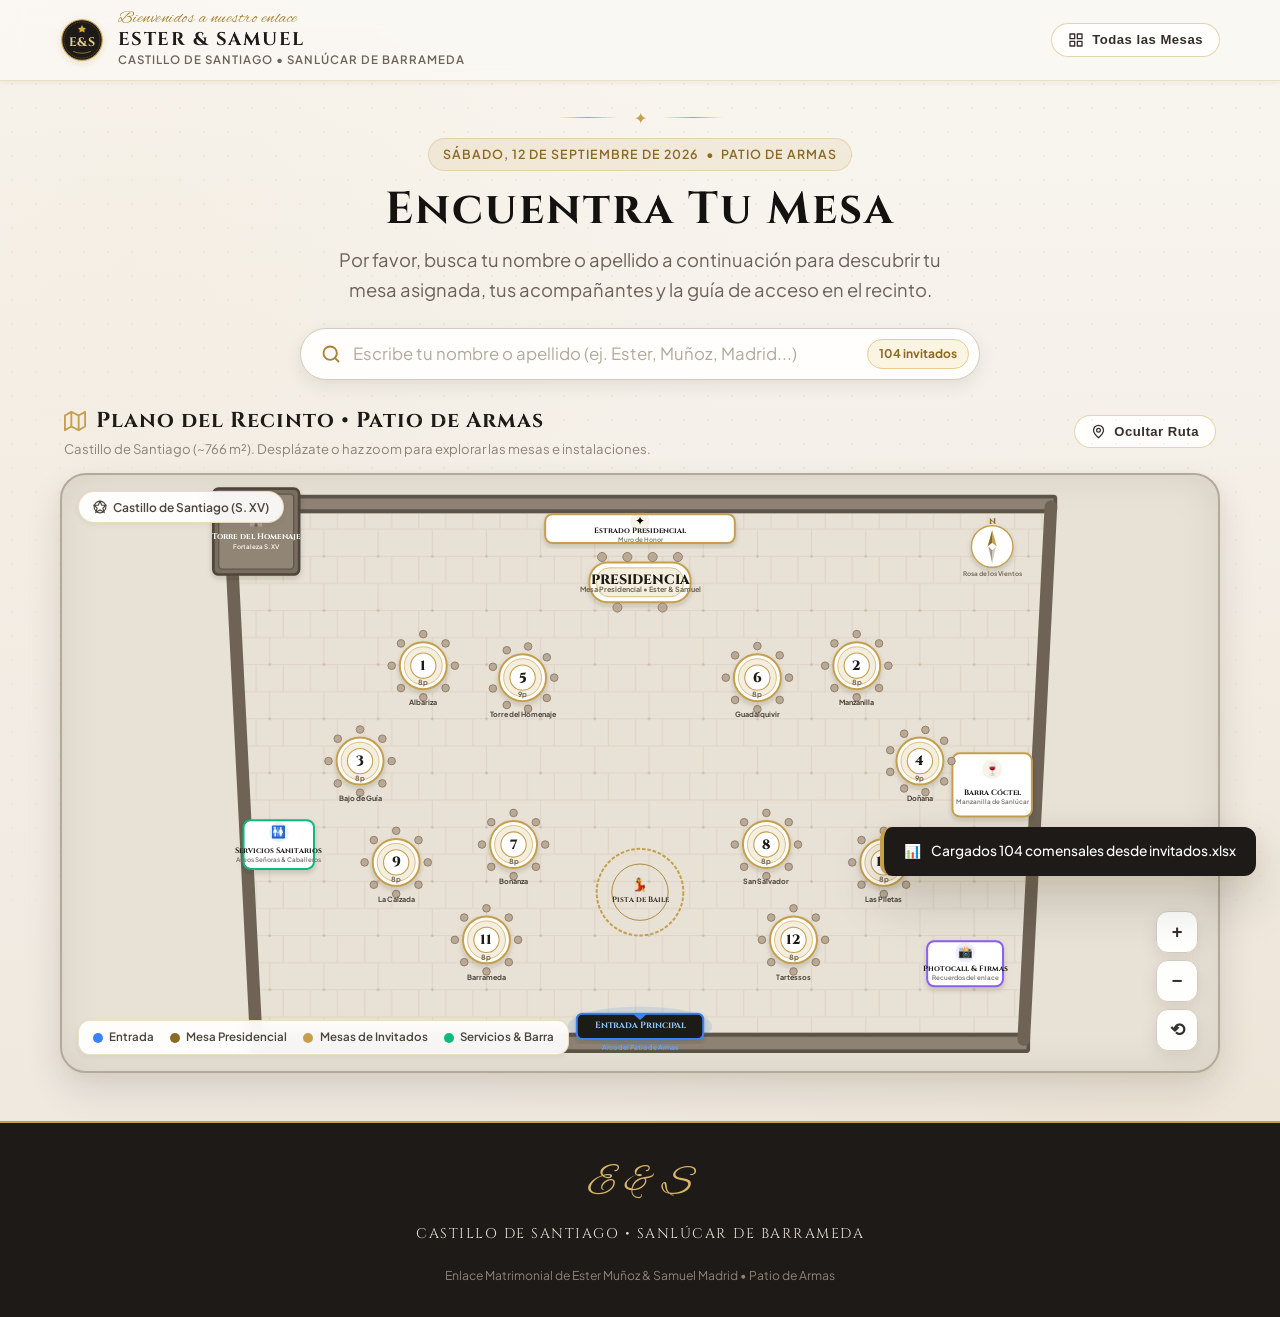
==== commit 5292af9f: "Add files via upload" ====
--- a/index.html
+++ b/index.html
@@ -57,21 +57,6 @@
             <rect x="3" y="14" width="7" height="7"></rect>
           </svg>
           <span>Todas las Mesas</span>
-        </button>
-
-        <button id="btn-toggle-organizer" class="btn-icon" title="Modo Organizador (Ajustar distribución)">
-          <svg width="18" height="18" viewBox="0 0 24 24" fill="none" stroke="currentColor" stroke-width="2" stroke-linecap="round" stroke-linejoin="round">
-            <path d="M12 20h9"></path>
-            <path d="M16.5 3.5a2.121 2.121 0 0 1 3 3L7 19l-4 1 1-4L16.5 3.5z"></path>
-          </svg>
-        </button>
-
-        <button id="btn-open-upload" class="btn-icon" title="Cargar o actualizar hoja Excel">
-          <svg width="18" height="18" viewBox="0 0 24 24" fill="none" stroke="currentColor" stroke-width="2" stroke-linecap="round" stroke-linejoin="round">
-            <path d="M21 15v4a2 2 0 0 1-2 2H5a2 2 0 0 1-2-2v-4"></path>
-            <polyline points="17 8 12 3 7 8"></polyline>
-            <line x1="12" y1="3" x2="12" y2="15"></line>
-          </svg>
         </button>
       </div>
     </div>
@@ -203,42 +188,7 @@
       </div>
     </section>
 
-    <!-- ========================================================================
-         Organizer Toolbar (Visible only when toggle activated)
-         ======================================================================== -->
-    <div class="organizer-banner" id="organizer-banner">
-      <div class="organizer-banner-text">
-        <span class="organizer-banner-badge">Modo Organizador</span>
-        <span>Arrastra las mesas en el plano para ajustar su posición exacta.</span>
-      </div>
-      <div class="organizer-banner-actions">
-        <button class="btn-organizer primary" id="btn-copy-json" title="Copiar nuevas coordenadas en formato JSON">
-          <svg width="14" height="14" viewBox="0 0 24 24" fill="none" stroke="currentColor" stroke-width="2" stroke-linecap="round" stroke-linejoin="round">
-            <rect x="9" y="9" width="13" height="13" rx="2" ry="2"></rect>
-            <path d="M5 15H4a2 2 0 0 1-2-2V4a2 2 0 0 1 2-2h9a2 2 0 0 1 2 2v1"></path>
-          </svg>
-          <span>Copiar JSON</span>
-        </button>
-        <button class="btn-organizer" id="btn-save-local" title="Guardar cambios localmente en este navegador">
-          <svg width="14" height="14" viewBox="0 0 24 24" fill="none" stroke="currentColor" stroke-width="2" stroke-linecap="round" stroke-linejoin="round">
-            <path d="M19 21H5a2 2 0 0 1-2-2V5a2 2 0 0 1 2-2h11l5 5v11a2 2 0 0 1-2 2z"></path>
-            <polyline points="17 21 17 13 7 13 7 21"></polyline>
-            <polyline points="7 3 7 8 15 8"></polyline>
-          </svg>
-          <span>Guardar</span>
-        </button>
-        <button class="btn-organizer" id="btn-reset-positions" title="Restaurar coordenadas originales">
-          <svg width="14" height="14" viewBox="0 0 24 24" fill="none" stroke="currentColor" stroke-width="2" stroke-linecap="round" stroke-linejoin="round">
-            <polyline points="1 4 1 10 7 10"></polyline>
-            <path d="M3.51 15a9 9 0 1 0 2.13-9.36L1 10"></path>
-          </svg>
-          <span>Restaurar</span>
-        </button>
-        <button class="btn-organizer" id="btn-close-organizer" title="Salir del modo organizador">
-          ✕ Salir
-        </button>
-      </div>
-    </div>
+
 
     <!-- ========================================================================
          Interactive Venue Map Section (Patio de Armas - Castillo de Santiago)
@@ -378,78 +328,8 @@
               <line x1="955" y1="35" x2="925" y2="625" stroke="#6E6354" stroke-width="14" stroke-linecap="round"/>
             </g>
 
-            <!-- Landmark Towers & Arches -->
-            <!-- Torre del Homenaje (North-West Fortress Corner) -->
-            <g class="svg-amenity-zone" id="landmark-torre">
-              <rect x="30" y="16" width="95" height="95" rx="6" fill="#786D5F" stroke="#4F463B" stroke-width="3"/>
-              <rect x="36" y="22" width="83" height="83" rx="4" fill="#918575" stroke="#63574A" stroke-width="1.5"/>
-              <text x="77" y="58" font-family="'Cinzel', serif" font-size="9" font-weight="700" fill="#FFFFFF" text-anchor="middle">TORRE DEL</text>
-              <text x="77" y="70" font-family="'Cinzel', serif" font-size="9" font-weight="700" fill="#FFFFFF" text-anchor="middle">HOMENAJE</text>
-            </g>
-
-            <!-- North Stage & Presidential Canopy Wall -->
-            <g id="landmark-presidencia-backdrop">
-              <rect x="400" y="44" width="200" height="30" rx="4" fill="#3D342A" stroke="#C59F4E" stroke-width="2"/>
-              <text x="500" y="63" font-family="'Cinzel', serif" font-size="11" font-weight="700" fill="#E6CE93" text-anchor="middle" letter-spacing="1">
-                ✦ ESTRADO PRESIDENCIAL ✦
-              </text>
-            </g>
-
-            <!-- Central Festive Dance Floor & Chandelier Zone -->
-            <g id="landmark-dance-floor">
-              <circle cx="500" cy="460" r="48" fill="url(#dance-floor)" stroke="#C59F4E" stroke-width="2" stroke-dasharray="4 2"/>
-              <circle cx="500" cy="460" r="32" fill="none" stroke="#A88232" stroke-width="1"/>
-              <text x="500" y="457" font-family="'Cinzel', serif" font-size="8.5" font-weight="700" fill="#3D342A" text-anchor="middle">PISTA DE</text>
-              <text x="500" y="468" font-family="'Cinzel', serif" font-size="8.5" font-weight="700" fill="#3D342A" text-anchor="middle">BAILE</text>
-            </g>
-
-            <!-- Restrooms / Servicios Sanitarios (West Mid-Wall) -->
-            <g class="svg-amenity-zone" id="landmark-aseos">
-              <rect x="62" y="380" width="75" height="52" rx="6" fill="#FFFFFF" stroke="#10B981" stroke-width="2" filter="url(#table-shadow)"/>
-              <circle cx="99" cy="397" r="8" fill="#E9F4EE"/>
-              <text x="99" y="401" font-size="10" text-anchor="middle">🚻</text>
-              <text x="99" y="418" font-family="'Plus Jakarta Sans', sans-serif" font-size="8" font-weight="700" fill="#047857" text-anchor="middle">SERVICIOS</text>
-            </g>
-
-            <!-- Cocktail & Manzanilla de Sanlúcar Bar (East Wall) -->
-            <g class="svg-amenity-zone" id="landmark-bar">
-              <rect x="850" y="320" width="85" height="70" rx="6" fill="#FFFFFF" stroke="#C59F4E" stroke-width="2" filter="url(#table-shadow)"/>
-              <circle cx="892" cy="342" r="10" fill="#FBF4E3"/>
-              <text x="892" y="346" font-size="11" text-anchor="middle">🍷</text>
-              <text x="892" y="364" font-family="'Cinzel', serif" font-size="7.5" font-weight="700" fill="#8C6A24" text-anchor="middle">BARRA CÓCTEL</text>
-              <text x="892" y="375" font-family="'Plus Jakarta Sans', sans-serif" font-size="7" font-weight="600" fill="#786348" text-anchor="middle">Manzanilla</text>
-            </g>
-
-            <!-- Photocall & Guestbook (South-East Corner) -->
-            <g class="svg-amenity-zone" id="landmark-photocall">
-              <rect x="830" y="525" width="80" height="48" rx="6" fill="#FFFFFF" stroke="#8B5CF6" stroke-width="2" filter="url(#table-shadow)"/>
-              <text x="870" y="546" font-size="10" text-anchor="middle">📸</text>
-              <text x="870" y="561" font-family="'Plus Jakarta Sans', sans-serif" font-size="7.5" font-weight="700" fill="#6D28D9" text-anchor="middle">PHOTOCALL</text>
-            </g>
-
-            <!-- Main Entrance: Arco de Armas (South Center) -->
-            <g id="landmark-entrance">
-              <!-- Glow field -->
-              <ellipse cx="500" cy="620" rx="70" ry="30" fill="url(#entrance-glow)"/>
-              <!-- Gate portal styling -->
-              <rect x="430" y="605" width="140" height="28" rx="6" fill="#1D1A17" stroke="#3B82F6" stroke-width="2"/>
-              <polygon points="490,600 500,590 510,600" fill="#3B82F6"/>
-              <text x="500" y="622" font-family="'Cinzel', serif" font-size="10" font-weight="700" fill="#93C5FD" text-anchor="middle" letter-spacing="1">
-                ENTRADA PRINCIPAL
-              </text>
-              <text x="500" y="642" font-family="'Plus Jakarta Sans', sans-serif" font-size="8" font-weight="600" fill="#60A5FA" text-anchor="middle">
-                Arco del Patio de Armas
-              </text>
-            </g>
-
-            <!-- Compass Rose (Decorative North Arrow) -->
-            <g id="compass-rose" transform="translate(890, 80)">
-              <circle cx="0" cy="0" r="22" fill="#FFFFFF" stroke="#C59F4E" stroke-width="1" opacity="0.85"/>
-              <polygon points="0,-18 5,0 0,-4" fill="#C59F4E"/>
-              <polygon points="0,-18 -5,0 0,-4" fill="#8C6A24"/>
-              <polygon points="0,18 4,0 0,4" fill="#D4CBC0"/>
-              <polygon points="0,18 -4,0 0,4" fill="#A39788"/>
-              <text x="0" y="-22" font-family="'Cinzel', serif" font-size="9" font-weight="800" fill="#8C6A24" text-anchor="middle">N</text>
+            <!-- Dynamic Venue Elements Layer (Rendered by app.js from mesas-config.json / localStorage) -->
+            <g id="elements-layer">
             </g>
 
             <!-- Guided Dynamic Route Layer (Under tables so tables stay crisp on top) -->
@@ -457,8 +337,8 @@
               <path id="route-bg" class="svg-route-path-bg" d=""></path>
               <path id="route-path" class="svg-route-path" d=""></path>
               <!-- Animated Beacon at Entrance Point -->
-              <circle cx="500" cy="605" r="5" fill="#3B82F6"/>
-              <circle cx="500" cy="605" r="12" fill="none" stroke="#3B82F6" stroke-width="2" opacity="0.6"/>
+              <circle id="entrance-beacon-dot" cx="500" cy="605" r="5" fill="#3B82F6"/>
+              <circle id="entrance-beacon-ring" cx="500" cy="605" r="12" fill="none" stroke="#3B82F6" stroke-width="2" opacity="0.6"/>
             </g>
 
             <!-- Dynamic Tables Layer: Injected and Managed by app.js -->
@@ -507,45 +387,7 @@
     </div>
   </div>
 
-  <!-- ========================================================================
-       Modal: Upload & Data Management ("Cargar Hoja Excel")
-       ======================================================================== -->
-  <div class="modal-backdrop" id="modal-upload" role="dialog" aria-modal="true" aria-labelledby="modal-upload-title">
-    <div class="modal-card" style="max-width: 580px;">
-      <div class="modal-header">
-        <h3 class="modal-title" id="modal-upload-title">Actualizar Lista de Invitados</h3>
-        <button class="modal-close-btn" id="btn-close-upload" title="Cerrar ventana">
-          <svg width="20" height="20" viewBox="0 0 24 24" fill="none" stroke="currentColor" stroke-width="2">
-            <line x1="18" y1="6" x2="6" y2="18"></line>
-            <line x1="6" y1="6" x2="18" y2="18"></line>
-          </svg>
-        </button>
-      </div>
-      <div class="modal-body">
-        <p style="font-size: 0.88rem; color: var(--stone-600); margin-bottom: 1.25rem;">
-          Puedes subir un archivo Excel (<code>.xlsx</code> / <code>.xls</code>) o <code>.csv</code> con las columnas 
-          <strong>Número / ID</strong>, <strong>Nombre y Apellido</strong> y <strong>Número de mesa</strong>. La aplicación recalculará todas las mesas y el buscador al instante.
-        </p>
-
-        <!-- Hidden real file input -->
-        <input type="file" id="excel-file-input" accept=".xlsx, .xls, .csv, .json" style="display: none;">
-
-        <!-- Dropzone Clickable Area -->
-        <div class="upload-dropzone" id="upload-dropzone">
-          <div class="upload-dropzone-icon">📊</div>
-          <div class="upload-dropzone-text">Arrastra aquí tu archivo Excel o haz clic para seleccionar</div>
-          <div class="upload-dropzone-subtext">Formatos admitidos: .xlsx, .xls, .csv, .json</div>
-        </div>
-
-        <div style="margin-top: 1.25rem; display: flex; justify-content: space-between; align-items: center;">
-          <button class="btn-outline" id="btn-reload-default" style="font-size: 0.8rem;">
-            🔄 Recargar invitados.xlsx original
-          </button>
-          <span style="font-size: 0.75rem; color: var(--stone-500);">Procesamiento local 100% seguro</span>
-        </div>
-      </div>
-    </div>
-  </div>
+
 
   <!-- Toast Notification Container -->
   <div class="toast-container" id="toast-container"></div>
@@ -560,9 +402,6 @@
       <p class="footer-copyright">
         Enlace Matrimonial de Ester Muñoz &amp; Samuel Madrid &bull; Patio de Armas
       </p>
-      <button class="footer-admin-link" id="footer-admin-toggle">
-        Acceso Organizador &bull; Ajustes de plano
-      </button>
     </div>
   </footer>
 
--- a/styles.css
+++ b/styles.css
@@ -1555,3 +1555,501 @@
     font-size: 2.5rem;
   }
 }
+
+/* ==========================================================================
+   Organizer Panel Dedicated Styles (organizador.html)
+   ========================================================================== */
+.organizer-page {
+  background-color: var(--stone-50);
+}
+
+.organizer-topbar {
+  background: linear-gradient(90deg, #1C1917 0%, #292524 100%);
+  color: #fff;
+  padding: 0.85rem 1.25rem;
+  border-bottom: 2px solid var(--gold-500);
+  box-shadow: var(--shadow-md);
+  position: sticky;
+  top: 0;
+  z-index: 120;
+}
+
+.organizer-topbar-container {
+  max-width: 1440px;
+  margin: 0 auto;
+  display: flex;
+  align-items: center;
+  justify-content: space-between;
+  flex-wrap: wrap;
+  gap: 1rem;
+}
+
+.organizer-brand {
+  display: flex;
+  align-items: center;
+  gap: 0.85rem;
+}
+
+.organizer-badge-live {
+  background: var(--gold-500);
+  color: #1C1917;
+  font-weight: 800;
+  font-size: 0.72rem;
+  letter-spacing: 1px;
+  text-transform: uppercase;
+  padding: 0.25rem 0.65rem;
+  border-radius: var(--radius-full);
+  display: inline-flex;
+  align-items: center;
+  gap: 0.35rem;
+  box-shadow: 0 0 10px rgba(197, 159, 78, 0.4);
+}
+
+.organizer-badge-live::before {
+  content: "";
+  width: 7px;
+  height: 7px;
+  border-radius: 50%;
+  background: #1C1917;
+  animation: liveBlink 1.2s infinite ease-in-out;
+}
+
+@keyframes liveBlink {
+  0%, 100% { opacity: 1; transform: scale(1); }
+  50% { opacity: 0.3; transform: scale(0.7); }
+}
+
+.organizer-topbar-actions {
+  display: flex;
+  align-items: center;
+  gap: 0.6rem;
+  flex-wrap: wrap;
+}
+
+.btn-guest-view {
+  display: inline-flex;
+  align-items: center;
+  gap: 0.45rem;
+  padding: 0.5rem 1rem;
+  border-radius: var(--radius-full);
+  background: rgba(255, 255, 255, 0.12);
+  border: 1px solid rgba(255, 255, 255, 0.25);
+  color: #fff;
+  font-size: 0.82rem;
+  font-weight: 600;
+  text-decoration: none;
+  transition: all var(--transition-fast);
+}
+
+.btn-guest-view:hover {
+  background: var(--stone-white);
+  color: var(--stone-900);
+  border-color: #fff;
+  transform: translateY(-1px);
+}
+
+/* Command Bar */
+.organizer-command-bar {
+  background: var(--stone-white);
+  border-bottom: 1px solid var(--stone-300);
+  padding: 0.75rem 1.25rem;
+  position: sticky;
+  top: 58px;
+  z-index: 90;
+  box-shadow: var(--shadow-sm);
+}
+
+.organizer-command-container {
+  max-width: 1440px;
+  margin: 0 auto;
+  display: flex;
+  align-items: center;
+  justify-content: space-between;
+  flex-wrap: wrap;
+  gap: 0.75rem;
+}
+
+.organizer-cmd-group {
+  display: flex;
+  align-items: center;
+  gap: 0.5rem;
+  flex-wrap: wrap;
+}
+
+.btn-cmd {
+  display: inline-flex;
+  align-items: center;
+  gap: 0.45rem;
+  padding: 0.48rem 0.95rem;
+  font-size: 0.82rem;
+  font-weight: 600;
+  border-radius: var(--radius-md);
+  border: 1px solid var(--stone-300);
+  background: var(--stone-white);
+  color: var(--stone-800);
+  cursor: pointer;
+  transition: all var(--transition-fast);
+}
+
+.btn-cmd:hover {
+  background: var(--gold-100);
+  border-color: var(--gold-500);
+  color: var(--gold-700);
+  transform: translateY(-1px);
+}
+
+.btn-cmd.primary {
+  background: var(--gold-500);
+  border-color: var(--gold-600);
+  color: #fff;
+  box-shadow: 0 2px 8px var(--gold-glow);
+}
+
+.btn-cmd.primary:hover {
+  background: var(--gold-600);
+  color: #fff;
+}
+
+/* Workspace 2-Column Grid */
+.organizer-workspace {
+  max-width: 1440px;
+  margin: 1.25rem auto 2.5rem;
+  padding: 0 1.25rem;
+  display: grid;
+  grid-template-columns: 1fr 340px;
+  gap: 1.5rem;
+  align-items: start;
+}
+
+@media (max-width: 1024px) {
+  .organizer-workspace {
+    grid-template-columns: 1fr;
+  }
+}
+
+/* Inspector Sidebar */
+.organizer-inspector {
+  background: var(--stone-white);
+  border: 1.5px solid var(--stone-300);
+  border-radius: var(--radius-xl);
+  box-shadow: var(--shadow-md);
+  overflow: hidden;
+  display: flex;
+  flex-direction: column;
+  max-height: 650px;
+}
+
+.inspector-header {
+  padding: 1rem 1.25rem;
+  background: var(--stone-900);
+  color: #fff;
+  border-bottom: 2px solid var(--gold-500);
+  display: flex;
+  align-items: center;
+  justify-content: space-between;
+}
+
+.inspector-title {
+  font-family: var(--font-serif);
+  font-size: 0.95rem;
+  font-weight: 700;
+  letter-spacing: 0.5px;
+}
+
+.inspector-body {
+  padding: 0.85rem;
+  overflow-y: auto;
+  flex: 1;
+  display: flex;
+  flex-direction: column;
+  gap: 0.5rem;
+}
+
+.inspector-table-card {
+  padding: 0.75rem 0.9rem;
+  border-radius: var(--radius-md);
+  border: 1px solid var(--stone-200);
+  background: var(--stone-50);
+  cursor: pointer;
+  display: flex;
+  align-items: center;
+  justify-content: space-between;
+  transition: all var(--transition-fast);
+}
+
+.inspector-table-card:hover {
+  background: var(--gold-100);
+  border-color: var(--gold-400);
+  transform: translateX(2px);
+}
+
+.inspector-table-card.active {
+  background: var(--gold-100);
+  border-color: var(--gold-500);
+  box-shadow: 0 0 0 2px var(--gold-glow);
+}
+
+.inspector-table-left {
+  display: flex;
+  flex-direction: column;
+}
+
+.inspector-table-title {
+  font-size: 0.86rem;
+  font-weight: 700;
+  color: var(--stone-900);
+}
+
+.inspector-table-sub {
+  font-size: 0.72rem;
+  color: var(--stone-500);
+}
+
+.inspector-table-coords {
+  font-size: 0.72rem;
+  font-family: monospace;
+  font-weight: 700;
+  padding: 0.2rem 0.45rem;
+  border-radius: var(--radius-sm);
+  background: var(--stone-200);
+  color: var(--stone-800);
+}
+
+/* Floating Drag Coordinate HUD */
+.drag-hud {
+  position: absolute;
+  top: 1rem;
+  right: 1rem;
+  background: rgba(29, 26, 23, 0.92);
+  color: #fff;
+  border: 1px solid var(--gold-500);
+  border-radius: var(--radius-md);
+  padding: 0.45rem 0.85rem;
+  font-size: 0.78rem;
+  font-family: monospace;
+  font-weight: 600;
+  box-shadow: var(--shadow-lg);
+  display: none;
+  z-index: 30;
+  pointer-events: none;
+}
+
+.drag-hud.active {
+  display: block;
+}
+
+/* ==========================================================================
+   Full Venue Layout Editor & Gizmo Styles
+   ========================================================================== */
+
+/* SVG Venue Elements */
+.svg-venue-element {
+  cursor: grab;
+  transition: filter var(--transition-fast);
+}
+
+.svg-venue-element:active {
+  cursor: grabbing !important;
+}
+
+.svg-venue-element:hover {
+  filter: brightness(1.06) drop-shadow(0 4px 10px rgba(0, 0, 0, 0.2));
+}
+
+.svg-venue-element.selected {
+  filter: drop-shadow(0 0 12px rgba(197, 159, 78, 0.8)) !important;
+}
+
+.svg-venue-element.selected .elem-box {
+  stroke: var(--gold-500) !important;
+  stroke-width: 3.5 !important;
+}
+
+/* Selection bounding ring */
+.svg-gizmo-ring {
+  fill: none;
+  stroke: var(--gold-500);
+  stroke-width: 1.8;
+  stroke-dasharray: 5 3;
+  pointer-events: none;
+}
+
+/* Inspector Tabs */
+.inspector-tabs {
+  display: flex;
+  background: var(--stone-200);
+  border-bottom: 1px solid var(--stone-300);
+}
+
+.inspector-tab-btn {
+  flex: 1;
+  padding: 0.65rem 0.5rem;
+  font-size: 0.78rem;
+  font-weight: 700;
+  border: none;
+  background: transparent;
+  color: var(--stone-600);
+  cursor: pointer;
+  transition: all var(--transition-fast);
+  text-align: center;
+}
+
+.inspector-tab-btn.active {
+  background: var(--stone-white);
+  color: var(--stone-900);
+  border-bottom: 2px solid var(--gold-500);
+}
+
+.inspector-tab-btn:hover:not(.active) {
+  background: rgba(255, 255, 255, 0.5);
+  color: var(--stone-800);
+}
+
+/* Inspector Form */
+.inspector-form {
+  padding: 1.15rem;
+  display: flex;
+  flex-direction: column;
+  gap: 0.85rem;
+}
+
+.form-group {
+  display: flex;
+  flex-direction: column;
+  gap: 0.35rem;
+}
+
+.form-label {
+  font-size: 0.75rem;
+  font-weight: 700;
+  color: var(--stone-700);
+  text-transform: uppercase;
+  letter-spacing: 0.5px;
+}
+
+.form-input {
+  width: 100%;
+  padding: 0.5rem 0.75rem;
+  border: 1px solid var(--stone-300);
+  border-radius: var(--radius-md);
+  font-family: var(--font-sans);
+  font-size: 0.85rem;
+  color: var(--stone-900);
+  background: var(--stone-white);
+  outline: none;
+  transition: border-color var(--transition-fast);
+}
+
+.form-input:focus {
+  border-color: var(--gold-500);
+  box-shadow: 0 0 0 3px var(--gold-glow);
+}
+
+.form-row {
+  display: grid;
+  grid-template-columns: 1fr 1fr;
+  gap: 0.65rem;
+}
+
+/* Rotation Controls */
+.rotation-control-box {
+  display: flex;
+  align-items: center;
+  gap: 0.5rem;
+}
+
+.rotation-btn {
+  width: 34px;
+  height: 34px;
+  border-radius: var(--radius-sm);
+  border: 1px solid var(--stone-300);
+  background: var(--stone-white);
+  color: var(--stone-800);
+  cursor: pointer;
+  display: flex;
+  align-items: center;
+  justify-content: center;
+  font-size: 0.82rem;
+  font-weight: 700;
+  transition: all var(--transition-fast);
+}
+
+.rotation-btn:hover {
+  background: var(--gold-100);
+  border-color: var(--gold-500);
+  color: var(--gold-700);
+}
+
+.rotation-slider {
+  flex: 1;
+  accent-color: var(--gold-500);
+  cursor: pointer;
+}
+
+.btn-danger {
+  padding: 0.55rem 1rem;
+  border-radius: var(--radius-md);
+  border: 1px solid #EF4444;
+  background: #FEF2F2;
+  color: #DC2626;
+  font-size: 0.82rem;
+  font-weight: 700;
+  cursor: pointer;
+  display: inline-flex;
+  align-items: center;
+  justify-content: center;
+  gap: 0.4rem;
+  transition: all var(--transition-fast);
+  margin-top: 0.5rem;
+}
+
+.btn-danger:hover {
+  background: #DC2626;
+  color: #fff;
+}
+
+/* Add Item Modal Grid */
+.template-grid {
+  display: grid;
+  grid-template-columns: repeat(auto-fill, minmax(130px, 1fr));
+  gap: 0.85rem;
+  margin-top: 0.75rem;
+}
+
+.template-card {
+  padding: 1rem 0.75rem;
+  border: 1.5px solid var(--stone-200);
+  border-radius: var(--radius-lg);
+  background: var(--stone-white);
+  cursor: pointer;
+  display: flex;
+  flex-direction: column;
+  align-items: center;
+  text-align: center;
+  gap: 0.45rem;
+  transition: all var(--transition-fast);
+}
+
+.template-card:hover {
+  border-color: var(--gold-500);
+  background: var(--gold-100);
+  transform: translateY(-2px);
+  box-shadow: var(--shadow-sm);
+}
+
+.template-icon {
+  font-size: 1.8rem;
+  line-height: 1;
+}
+
+.template-title {
+  font-size: 0.8rem;
+  font-weight: 700;
+  color: var(--stone-900);
+}
+
+.template-desc {
+  font-size: 0.68rem;
+  color: var(--stone-500);
+}
+
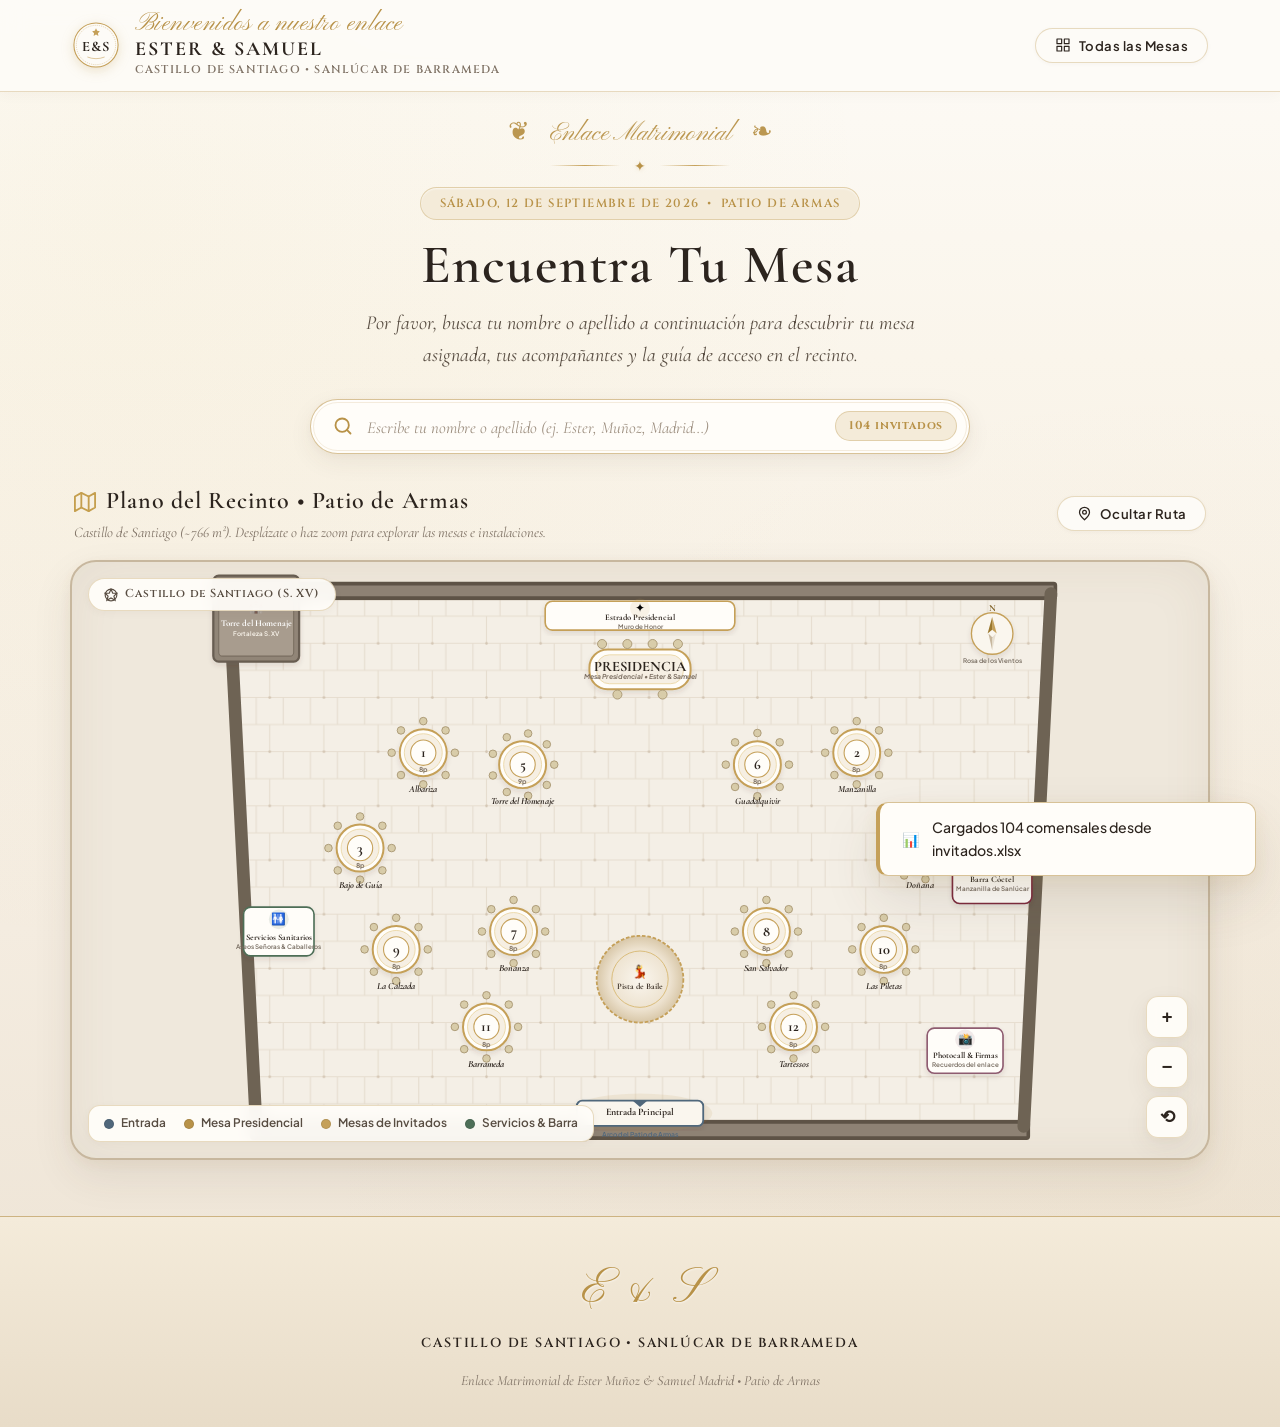
==== commit 359796e5: "Add files via upload" ====
--- a/index.html
+++ b/index.html
@@ -9,14 +9,14 @@
   <meta name="description" content="Localizador interactivo de mesas para los invitados al enlace matrimonial de Ester & Samuel en el histórico Patio de Armas del Castillo de Santiago, Sanlúcar de Barrameda.">
   <meta name="keywords" content="Castillo de Santiago, Sanlucar de Barrameda, Boda, Mesas, Seating Plan, Plano Interactivo, Patio de Armas">
   <meta name="author" content="Ester & Samuel">
-  <meta name="theme-color" content="#C59F4E">
+  <meta name="theme-color" content="#FAF5EB">
   
   <meta property="og:title" content="Boda Ester & Samuel | Encuentra tu Mesa">
   <meta property="og:description" content="Descubre tu mesa y la ruta para llegar en el Castillo de Santiago.">
   <meta property="og:type" content="website">
 
   <!-- Favicon Monogram -->
-  <link rel="icon" type="image/svg+xml" href="data:image/svg+xml,<svg xmlns='http://www.w3.org/2000/svg' viewBox='0 0 100 100'><circle cx='50' cy='50' r='48' fill='%231D1A17' stroke='%23C59F4E' stroke-width='4'/><text x='50' y='60' font-family='Cinzel,serif' font-size='38' font-weight='bold' fill='%23C59F4E' text-anchor='middle'>E&amp;S</text></svg>">
+  <link rel="icon" type="image/svg+xml" href="data:image/svg+xml,<svg xmlns='http://www.w3.org/2000/svg' viewBox='0 0 100 100'><circle cx='50' cy='50' r='48' fill='%23FDFBF7' stroke='%23C5A059' stroke-width='3'/><text x='50' y='64' font-family='Cormorant Garamond,Georgia,serif' font-size='38' font-weight='bold' fill='%232C241E' text-anchor='middle'>E&amp;S</text></svg>">
 
   <!-- Stylesheet -->
   <link rel="stylesheet" href="styles.css">
@@ -32,13 +32,13 @@
   <header class="site-header" id="site-header">
     <div class="header-container">
       <a href="#inicio" class="brand-wrapper" title="Boda Ester & Samuel">
-        <!-- SVG Monogram Crest -->
+        <!-- SVG Monogram Crest (Sello de Lacre Marfil & Oro) -->
         <svg class="brand-crest" viewBox="0 0 100 100" fill="none" xmlns="http://www.w3.org/2000/svg">
-          <circle cx="50" cy="50" r="46" fill="#1D1A17" stroke="#C59F4E" stroke-width="2.5"/>
-          <circle cx="50" cy="50" r="41" fill="none" stroke="#C59F4E" stroke-width="0.75" stroke-dasharray="3 2"/>
-          <path d="M50 16 L53 22 L59 23 L55 27 L56 33 L50 30 L44 33 L45 27 L41 23 L47 22 Z" fill="#D4AF37"/>
-          <text x="50" y="64" font-family="'Cinzel', serif" font-size="28" font-weight="700" fill="#E6CE93" text-anchor="middle" letter-spacing="1">E&amp;S</text>
-          <path d="M30 76 Q50 84 70 76" stroke="#C59F4E" stroke-width="1.5" fill="none"/>
+          <circle cx="50" cy="50" r="46" fill="#FDFBF7" stroke="#C5A059" stroke-width="2.2"/>
+          <circle cx="50" cy="50" r="41" fill="none" stroke="#C5A059" stroke-width="0.8" stroke-dasharray="2.5 2"/>
+          <path d="M50 15 L52.5 20.5 L58 21.5 L54 25.5 L55 31 L50 28 L45 31 L46 25.5 L42 21.5 L47.5 20.5 Z" fill="#C5A059"/>
+          <text x="50" y="63" font-family="'Cormorant Garamond', Georgia, serif" font-size="30" font-weight="700" fill="#2C241E" text-anchor="middle" letter-spacing="2">E&amp;S</text>
+          <path d="M32 75 Q50 82 68 75" stroke="#C5A059" stroke-width="1.2" fill="none"/>
         </svg>
 
         <div class="brand-text">
@@ -50,7 +50,7 @@
 
       <div class="header-actions">
         <button id="btn-open-directory" class="btn-outline" title="Ver lista completa de mesas">
-          <svg width="16" height="16" viewBox="0 0 24 24" fill="none" stroke="currentColor" stroke-width="2" stroke-linecap="round" stroke-linejoin="round">
+          <svg width="16" height="16" viewBox="0 0 24 24" fill="none" stroke="currentColor" stroke-width="1.8" stroke-linecap="round" stroke-linejoin="round">
             <rect x="3" y="3" width="7" height="7"></rect>
             <rect x="14" y="3" width="7" height="7"></rect>
             <rect x="14" y="14" width="7" height="7"></rect>
@@ -69,6 +69,7 @@
 
     <!-- Hero Section -->
     <section class="hero-section">
+      <div class="hero-romantic-badge">❦ &nbsp; Enlace Matrimonial &nbsp; ❧</div>
       <div class="hero-ornament">
         <div class="hero-ornament-line"></div>
         <div class="hero-ornament-icon">✦</div>
@@ -267,40 +268,40 @@
           xmlns="http://www.w3.org/2000/svg"
         >
           <defs>
-            <!-- Flagstone courtyard texture pattern -->
+            <!-- Flagstone courtyard texture pattern (Caliza & Marfil Cálido) -->
             <pattern id="flagstone-pattern" width="60" height="60" patternUnits="userSpaceOnUse">
-              <rect width="60" height="60" fill="#E8E1D5"/>
-              <path d="M0 0 h60 M0 30 h60 M0 60 h60 M30 0 v30 M15 30 v30 M45 30 v30" stroke="#DDD4C5" stroke-width="1.2"/>
-              <circle cx="30" cy="30" r="1.5" fill="#C9BDAA"/>
+              <rect width="60" height="60" fill="#F4EFE6"/>
+              <path d="M0 0 h60 M0 30 h60 M0 60 h60 M30 0 v30 M15 30 v30 M45 30 v30" stroke="#E6DDCF" stroke-width="1.2"/>
+              <circle cx="30" cy="30" r="1.5" fill="#D3C5B2"/>
             </pattern>
 
             <!-- Radial glow for entrance -->
             <radialGradient id="entrance-glow" cx="50%" cy="50%" r="50%">
-              <stop offset="0%" stop-color="#3B82F6" stop-opacity="0.35"/>
-              <stop offset="100%" stop-color="#3B82F6" stop-opacity="0"/>
+              <stop offset="0%" stop-color="#C5A059" stop-opacity="0.35"/>
+              <stop offset="100%" stop-color="#C5A059" stop-opacity="0"/>
             </radialGradient>
 
-            <!-- Table Gold Gradient -->
+            <!-- Table Gold Gradient (Oro Champagne Clásico) -->
             <linearGradient id="gold-rim" x1="0%" y1="0%" x2="100%" y2="100%">
-              <stop offset="0%" stop-color="#E8CE90"/>
-              <stop offset="50%" stop-color="#C59F4E"/>
-              <stop offset="100%" stop-color="#8C6A24"/>
+              <stop offset="0%" stop-color="#FAF0D9"/>
+              <stop offset="50%" stop-color="#C5A059"/>
+              <stop offset="100%" stop-color="#9B782E"/>
             </linearGradient>
 
             <!-- Dance Floor Parquet Pattern -->
             <radialGradient id="dance-floor" cx="50%" cy="50%" r="50%">
-              <stop offset="0%" stop-color="#FAF5EC"/>
-              <stop offset="70%" stop-color="#E5D6C0"/>
-              <stop offset="100%" stop-color="#C5AF90"/>
+              <stop offset="0%" stop-color="#FAF6EE"/>
+              <stop offset="70%" stop-color="#EDE2CF"/>
+              <stop offset="100%" stop-color="#D8C7A8"/>
             </radialGradient>
 
-            <!-- Drop shadow for tables -->
+            <!-- Drop shadow for tables (Sombra Difusa Cálida) -->
             <filter id="table-shadow" x="-20%" y="-20%" width="140%" height="140%">
-              <feDropShadow dx="0" dy="3" stdDeviation="3" flood-color="#1D1A17" flood-opacity="0.18"/>
+              <feDropShadow dx="0" dy="3" stdDeviation="3" flood-color="#4A3825" flood-opacity="0.12"/>
             </filter>
             
             <filter id="pin-shadow" x="-30%" y="-30%" width="160%" height="160%">
-              <feDropShadow dx="0" dy="4" stdDeviation="4" flood-color="#000" flood-opacity="0.25"/>
+              <feDropShadow dx="0" dy="4" stdDeviation="4" flood-color="#4A3825" flood-opacity="0.18"/>
             </filter>
           </defs>
 
@@ -312,8 +313,8 @@
             <polygon 
               points="45,40 955,40 925,620 75,620" 
               fill="url(#flagstone-pattern)" 
-              stroke="#8D8274" 
-              stroke-width="5"
+              stroke="#B5A795" 
+              stroke-width="4.5"
             />
 
             <!-- Historic Crenellated Walls (Parapets & Almenas) -->
--- a/styles.css
+++ b/styles.css
@@ -1,75 +1,138 @@
 /* ==========================================================================
    BODA REAL EN EL CASTILLO DE SANTIAGO - SANLÚCAR DE BARRAMEDA
-   Design System & Style Architecture
-   Aesthetic: Refined Andalusian Fortress Luxury, Warm Stone & Soft Champagne
+   Enlace Matrimonial de Ester Muñoz & Samuel Madrid
+   
+   Aesthetic Architecture:
+   - Estilo: Elegante, Romántico y Vintage
+   - Paleta: Champagne, Marfil, Beige y Detalles Dorados Sutiles
+   - Tipografía: Cormorant Garamond (Clásica), Pinyon Script (Caligrafía Delicada),
+                 Cinzel (Inscripciones Romanas) y Plus Jakarta Sans (Cuerpo legible)
+   - Lujo Discreto: Quiet Luxury, Marcos Franceses con Doble Filete Dorado,
+                    Textura de Papel Algodón / Lino Nupcial, Sombra Difusa Cálida.
    ========================================================================== */
 
-@import url('https://fonts.googleapis.com/css2?family=Cinzel:wght@400;600;700;800&family=Plus+Jakarta+Sans:wght@300;400;500;600;700&family=Alex+Brush&display=swap');
+@import url('https://fonts.googleapis.com/css2?family=Cinzel:wght@400;600;700&family=Cormorant+Garamond:ital,wght@0,300;0,400;0,500;0,600;0,700;1,400;1,600;1,700&family=Pinyon+Script&family=Plus+Jakarta+Sans:wght@300;400;500;600;700&display=swap');
 
 :root {
-  /* Color Palette: Warm Castilian Stone, Champagne Gold & Antique Bronze */
-  --stone-950: #141210;
-  --stone-900: #1D1A17;
-  --stone-850: #25221E;
-  --stone-800: #332F2A;
-  --stone-700: #4B453E;
-  --stone-600: #6B635A;
-  --stone-500: #8C8377;
-  --stone-400: #B3A99B;
-  --stone-300: #D4CBC0;
-  --stone-200: #E6E0D6;
-  --stone-100: #F4F0E8;
-  --stone-50:  #FAF8F4;
-  --stone-white: #FFFEFC;
-
-  /* Royal Champagne & Andalusian Gold */
-  --gold-700: #8C6A24;
-  --gold-600: #A88232;
-  --gold-500: #C59F4E;
-  --gold-400: #D8B568;
-  --gold-300: #E7CC8E;
-  --gold-200: #F3E3B9;
-  --gold-100: #FBF4E3;
-  --gold-glow: rgba(197, 159, 78, 0.35);
-
-  /* Accents */
-  --wine-800: #571626;
-  --wine-600: #7E2037;
-  --wine-100: #F7EAEF;
-  --emerald-600: #236B4D;
-  --emerald-100: #E9F4EE;
-  --amber-500: #D97706;
-
-  /* Typography */
-  --font-serif: 'Cinzel', Georgia, 'Times New Roman', serif;
-  --font-sans: 'Plus Jakarta Sans', -apple-system, BlinkMacSystemFont, 'Segoe UI', Roboto, sans-serif;
-  --font-script: 'Alex Brush', cursive;
-
-  /* Elevation & Shadows */
-  --shadow-sm: 0 2px 6px rgba(29, 26, 23, 0.05);
-  --shadow-md: 0 6px 18px rgba(29, 26, 23, 0.08), 0 2px 6px rgba(197, 159, 78, 0.04);
-  --shadow-lg: 0 16px 36px rgba(29, 26, 23, 0.12), 0 4px 12px rgba(197, 159, 78, 0.08);
-  --shadow-xl: 0 24px 50px rgba(29, 26, 23, 0.18), 0 6px 20px rgba(197, 159, 78, 0.12);
-  --shadow-gold: 0 0 24px rgba(197, 159, 78, 0.45);
-
-  /* Radii */
-  --radius-sm: 6px;
-  --radius-md: 12px;
-  --radius-lg: 18px;
-  --radius-xl: 26px;
+  /* ========================================================================
+     Paleta de Color Nupcial: Marfil, Champagne, Beige & Oro Envejecido
+     ======================================================================== */
+  
+  /* Tonos Marfil (Ivory Cardstock & Pure Linen) */
+  --ivory-white:   #FFFDF9;
+  --ivory-50:      #FDFBF7;
+  --ivory-100:     #FAF6EE;
+  --ivory-200:     #F5EFE3;
+  --ivory-300:     #EFE6D5;
+
+  /* Tonos Champagne (Warm Champagne & Soft Silk) */
+  --champagne-50:  #FAF5EB;
+  --champagne-100: #F4EBD9;
+  --champagne-200: #EDE0C7;
+  --champagne-300: #E4D3B4;
+  --champagne-400: #D5BF9A;
+  --champagne-500: #C2AA83;
+
+  /* Tonos Beige (Lino Natural & Piedra Arenisca Cálida) */
+  --beige-50:      #FBF9F4;
+  --beige-100:     #F6F0E4;
+  --beige-200:     #ECE3D2;
+  --beige-300:     #DDD1BD;
+  --beige-400:     #C7B79E;
+  --beige-500:     #B09F85;
+
+  /* Detalles Dorados Sutiles (Quiet Luxury Antique Gold) */
+  --gold-antique:   #B89248;
+  --gold-champagne: #C5A059;
+  --gold-soft:      #D8B873;
+  --gold-pale:      #EBD7A7;
+  --gold-shimmer:   #FAF1DB;
+  
+  /* Bordes & Filetes Dobles */
+  --gold-border:        rgba(184, 146, 72, 0.32);
+  --gold-border-soft:   rgba(184, 146, 72, 0.16);
+  --gold-border-strong: rgba(184, 146, 72, 0.55);
+  --gold-glow:          rgba(197, 160, 89, 0.22);
+  --gold-glow-soft:     rgba(197, 160, 89, 0.12);
+
+  /* Texto y Contrastes Vintage (Tinta Espreso Envejecida & Avellana) */
+  --text-primary:   #2C241E; /* Espreso profundo, nunca negro puro */
+  --text-secondary: #584D42; /* Avellana tostada */
+  --text-muted:     #7F7265; /* Lino seco */
+  --text-delicate:  #9E9081; /* Fieltro suave */
+  --text-light:     #BDB0A2;
+
+  /* Acentos Románticos Vintage Moteados */
+  --wine-vintage:    #7D2C3E;
+  --wine-soft:       #F7EBEF;
+  --sage-vintage:    #4D6E57;
+  --sage-soft:       #EEF4F0;
+  --rose-vintage:    #8E5B70;
+  --rose-soft:       #F9EFF3;
+  --slate-vintage:   #50677B;
+  --slate-soft:      #EDF2F6;
+
+  /* Compatibilidad con variables legacy */
+  --stone-950: #1D1814;
+  --stone-900: #2C241E;
+  --stone-850: #383028;
+  --stone-800: #463D34;
+  --stone-700: #5C5248;
+  --stone-600: #766B5F;
+  --stone-500: #918577;
+  --stone-400: #B2A696;
+  --stone-300: #D3C7B6;
+  --stone-200: #E8DFD1;
+  --stone-100: #F4EDE0;
+  --stone-50:  #FAF6ED;
+  --stone-white: #FFFDF9;
+
+  --gold-700: #7A5B1E;
+  --gold-600: #9B782E;
+  --gold-500: #C5A059;
+  --gold-400: #D8B873;
+  --gold-300: #EBD7A7;
+  --gold-200: #F5E8C8;
+  --gold-100: #FAF3E1;
+
+  /* ========================================================================
+     Tipografías
+     ======================================================================== */
+  --font-serif:   'Cormorant Garamond', Garamond, Georgia, serif;
+  --font-script:  'Pinyon Script', 'Alex Brush', cursive;
+  --font-classic: 'Cinzel', serif;
+  --font-sans:    'Plus Jakarta Sans', -apple-system, BlinkMacSystemFont, 'Segoe UI', Roboto, sans-serif;
+
+  /* ========================================================================
+     Sombras Nupciales Difusas (Efecto Papel en Relieve)
+     ======================================================================== */
+  --shadow-subtle: 0 2px 8px rgba(70, 55, 40, 0.04);
+  --shadow-sm:     0 3px 12px rgba(70, 55, 40, 0.05), 0 1px 3px rgba(70, 55, 40, 0.02);
+  --shadow-md:     0 8px 24px rgba(70, 55, 40, 0.07), 0 2px 8px rgba(184, 146, 72, 0.05);
+  --shadow-lg:     0 16px 40px rgba(70, 55, 40, 0.09), 0 4px 14px rgba(184, 146, 72, 0.08);
+  --shadow-xl:     0 24px 55px rgba(70, 55, 40, 0.12), 0 6px 20px rgba(184, 146, 72, 0.1);
+  --shadow-gold:   0 0 24px rgba(197, 160, 89, 0.35);
+
+  /* Radios */
+  --radius-sm:   6px;
+  --radius-md:   12px;
+  --radius-lg:   18px;
+  --radius-xl:   26px;
   --radius-full: 9999px;
 
-  /* Transitions */
-  --transition-fast: 150ms cubic-bezier(0.4, 0, 0.2, 1);
-  --transition-normal: 250ms cubic-bezier(0.4, 0, 0.2, 1);
-  --transition-smooth: 400ms cubic-bezier(0.16, 1, 0.3, 1);
-
-  /* Layout */
-  --header-height: 72px;
-  --container-max: 1200px;
-}
-
-/* Base Reset & Box Sizing */
+  /* Transiciones Suaves */
+  --transition-fast:   160ms cubic-bezier(0.4, 0, 0.2, 1);
+  --transition-normal: 260ms cubic-bezier(0.4, 0, 0.2, 1);
+  --transition-smooth: 420ms cubic-bezier(0.16, 1, 0.3, 1);
+
+  /* Estructura */
+  --header-height: 76px;
+  --container-max: 1180px;
+}
+
+/* ==========================================================================
+   Reset & Estilos Base
+   ========================================================================== */
 *, *::before, *::after {
   box-sizing: border-box;
   margin: 0;
@@ -84,12 +147,12 @@
 
 body {
   font-family: var(--font-sans);
-  background-color: var(--stone-100);
+  background-color: var(--champagne-50);
   background-image: 
-    radial-gradient(circle at 10% 20%, rgba(197, 159, 78, 0.05) 0%, transparent 40%),
-    radial-gradient(circle at 90% 80%, rgba(197, 159, 78, 0.06) 0%, transparent 45%),
-    linear-gradient(180deg, #F9F6F0 0%, #EDE6DC 100%);
-  color: var(--stone-800);
+    radial-gradient(circle at 10% 15%, rgba(212, 175, 55, 0.05) 0%, transparent 45%),
+    radial-gradient(circle at 90% 85%, rgba(197, 160, 89, 0.06) 0%, transparent 50%),
+    linear-gradient(180deg, #FDFBF7 0%, #FAF5EB 25%, #F4ECE0 65%, #ECE2D3 100%);
+  color: var(--text-primary);
   line-height: 1.6;
   min-height: 100vh;
   display: flex;
@@ -98,7 +161,7 @@
   position: relative;
 }
 
-/* Subtle architectural stone texture overlay */
+/* Textura sutil de papel artesanal / lino verjurado */
 body::before {
   content: "";
   position: fixed;
@@ -106,14 +169,17 @@
   left: 0;
   right: 0;
   bottom: 0;
-  background-image: radial-gradient(var(--stone-300) 0.75px, transparent 0.75px);
-  background-size: 24px 24px;
-  opacity: 0.22;
+  background-image: 
+    radial-gradient(rgba(184, 146, 72, 0.12) 0.65px, transparent 0.65px),
+    radial-gradient(rgba(120, 95, 65, 0.08) 0.65px, transparent 0.65px);
+  background-size: 20px 20px, 40px 40px;
+  background-position: 0 0, 10px 10px;
+  opacity: 0.32;
   pointer-events: none;
   z-index: 0;
 }
 
-/* Confetti Canvas */
+/* Canvas de Confeti Nupcial Dorado */
 #confetti-canvas {
   position: fixed;
   top: 0;
@@ -125,24 +191,24 @@
 }
 
 /* ==========================================================================
-   Header & Brand Monogram
+   Cabecera Superior & Monograma Romántico (Sello de Lujo)
    ========================================================================== */
 .site-header {
   position: sticky;
   top: 0;
   z-index: 100;
-  background: rgba(250, 248, 244, 0.92);
-  backdrop-filter: blur(12px);
-  -webkit-backdrop-filter: blur(12px);
-  border-bottom: 1px solid rgba(197, 159, 78, 0.28);
-  box-shadow: var(--shadow-sm);
+  background: rgba(253, 251, 247, 0.94);
+  backdrop-filter: blur(14px);
+  -webkit-backdrop-filter: blur(14px);
+  border-bottom: 1px solid var(--gold-border);
+  box-shadow: 0 2px 14px rgba(70, 55, 40, 0.04);
   transition: all var(--transition-normal);
 }
 
 .header-container {
   max-width: var(--container-max);
   margin: 0 auto;
-  padding: 0.65rem 1.25rem;
+  padding: 0.75rem 1.4rem;
   display: flex;
   align-items: center;
   justify-content: space-between;
@@ -152,21 +218,22 @@
 .brand-wrapper {
   display: flex;
   align-items: center;
-  gap: 0.85rem;
+  gap: 0.9rem;
   text-decoration: none;
   color: inherit;
 }
 
+/* Sello de lacre marfil con relieve dorado */
 .brand-crest {
-  width: 44px;
-  height: 44px;
+  width: 48px;
+  height: 48px;
   flex-shrink: 0;
-  filter: drop-shadow(0 2px 4px rgba(197, 159, 78, 0.3));
+  filter: drop-shadow(0 3px 6px rgba(184, 146, 72, 0.25));
   transition: transform var(--transition-smooth);
 }
 
 .brand-wrapper:hover .brand-crest {
-  transform: scale(1.06) rotate(2deg);
+  transform: scale(1.05) rotate(2deg);
 }
 
 .brand-text {
@@ -176,34 +243,35 @@
 
 .brand-subtitle-script {
   font-family: var(--font-script);
-  font-size: 1.15rem;
-  color: var(--gold-600);
-  line-height: 1;
+  font-size: 1.55rem;
+  color: var(--gold-antique);
+  line-height: 1.05;
   letter-spacing: 0.5px;
 }
 
 .brand-title {
   font-family: var(--font-serif);
-  font-size: 1.15rem;
+  font-size: 1.25rem;
   font-weight: 700;
-  color: var(--stone-900);
-  letter-spacing: 1.5px;
+  color: var(--text-primary);
+  letter-spacing: 2px;
   text-transform: uppercase;
-  line-height: 1.2;
+  line-height: 1.15;
 }
 
 .brand-venue {
-  font-size: 0.72rem;
+  font-family: var(--font-classic);
+  font-size: 0.7rem;
   font-weight: 600;
-  letter-spacing: 1px;
-  color: var(--stone-600);
+  letter-spacing: 1.2px;
+  color: var(--text-muted);
   text-transform: uppercase;
 }
 
 .header-actions {
   display: flex;
   align-items: center;
-  gap: 0.5rem;
+  gap: 0.6rem;
 }
 
 .btn-icon {
@@ -213,114 +281,138 @@
   width: 40px;
   height: 40px;
   border-radius: var(--radius-full);
-  border: 1px solid var(--stone-300);
-  background: var(--stone-white);
-  color: var(--stone-700);
+  border: 1px solid var(--gold-border);
+  background: var(--ivory-50);
+  color: var(--text-secondary);
   cursor: pointer;
   transition: all var(--transition-fast);
+  box-shadow: var(--shadow-subtle);
 }
 
 .btn-icon:hover {
-  background: var(--gold-100);
-  border-color: var(--gold-500);
-  color: var(--gold-700);
+  background: var(--champagne-100);
+  border-color: var(--gold-champagne);
+  color: var(--gold-antique);
   transform: translateY(-1px);
 }
 
+/* Botón con estilo de tarjeta de papelería nupcial */
 .btn-outline {
   display: inline-flex;
   align-items: center;
   gap: 0.5rem;
-  padding: 0.5rem 1rem;
+  padding: 0.52rem 1.15rem;
   border-radius: var(--radius-full);
-  border: 1px solid rgba(197, 159, 78, 0.45);
-  background: var(--stone-white);
-  color: var(--stone-800);
+  border: 1px solid var(--gold-border);
+  background: var(--ivory-50);
+  color: var(--text-primary);
+  font-family: var(--font-sans);
   font-size: 0.82rem;
   font-weight: 600;
   letter-spacing: 0.5px;
   cursor: pointer;
   transition: all var(--transition-fast);
+  box-shadow: 0 1px 4px rgba(70, 55, 40, 0.04);
 }
 
 .btn-outline:hover {
-  background: var(--gold-500);
-  color: #fff;
-  border-color: var(--gold-600);
-  box-shadow: 0 4px 12px var(--gold-glow);
+  background: linear-gradient(135deg, #FBF4E4 0%, #F5E8C8 100%);
+  border-color: var(--gold-champagne);
+  color: var(--gold-700);
+  box-shadow: 0 3px 12px var(--gold-glow);
+  transform: translateY(-1px);
 }
 
 /* ==========================================================================
-   Hero Section & Welcome Callout
+   Hero Section: Estética Atemporal & Romántica
    ========================================================================== */
 .hero-section {
   position: relative;
   max-width: var(--container-max);
-  margin: 1.5rem auto 1rem;
+  margin: 1.8rem auto 1.2rem;
   padding: 0 1.25rem;
   text-align: center;
 }
 
+/* Adornos y filigranas florales vintage */
+.hero-romantic-badge {
+  display: inline-flex;
+  align-items: center;
+  justify-content: center;
+  font-family: var(--font-script);
+  font-size: 1.65rem;
+  color: var(--gold-antique);
+  line-height: 1;
+  margin-bottom: 0.4rem;
+  opacity: 0.95;
+}
+
 .hero-ornament {
   display: flex;
   align-items: center;
   justify-content: center;
-  gap: 1rem;
-  margin-bottom: 0.5rem;
+  gap: 0.85rem;
+  margin-bottom: 0.65rem;
 }
 
 .hero-ornament-line {
-  width: 60px;
+  width: 70px;
   height: 1px;
-  background: linear-gradient(90deg, transparent, var(--gold-500), transparent);
+  background: linear-gradient(90deg, transparent, var(--gold-champagne), transparent);
 }
 
 .hero-ornament-icon {
-  color: var(--gold-500);
-  font-size: 1rem;
+  color: var(--gold-antique);
+  font-size: 0.9rem;
+  filter: drop-shadow(0 1px 2px rgba(184, 146, 72, 0.2));
 }
 
 .hero-date-badge {
   display: inline-flex;
   align-items: center;
-  gap: 0.4rem;
-  padding: 0.35rem 0.9rem;
-  background: rgba(197, 159, 78, 0.12);
-  border: 1px solid rgba(197, 159, 78, 0.3);
+  gap: 0.5rem;
+  padding: 0.38rem 1.15rem;
+  background: var(--champagne-100);
+  border: 1px solid var(--gold-border);
   border-radius: var(--radius-full);
-  font-size: 0.78rem;
+  font-family: var(--font-classic);
+  font-size: 0.74rem;
   font-weight: 600;
-  color: var(--gold-700);
-  letter-spacing: 1px;
+  color: var(--gold-antique);
+  letter-spacing: 1.4px;
   text-transform: uppercase;
-  margin-bottom: 0.75rem;
+  margin-bottom: 0.85rem;
+  box-shadow: inset 0 1px 2px rgba(255, 255, 255, 0.6);
 }
 
 .hero-title {
   font-family: var(--font-serif);
-  font-size: clamp(1.8rem, 4vw, 2.8rem);
-  font-weight: 700;
-  color: var(--stone-950);
-  letter-spacing: 2px;
-  line-height: 1.2;
-  margin-bottom: 0.5rem;
+  font-size: clamp(2.2rem, 5vw, 3.4rem);
+  font-weight: 600;
+  color: var(--text-primary);
+  letter-spacing: 1.5px;
+  line-height: 1.15;
+  margin-bottom: 0.65rem;
+  text-shadow: 0 1px 2px rgba(255, 255, 255, 0.8);
 }
 
 .hero-subtitle {
-  font-family: var(--font-sans);
-  font-size: clamp(0.95rem, 2vw, 1.15rem);
-  color: var(--stone-600);
-  max-width: 640px;
-  margin: 0 auto 1.5rem;
+  font-family: var(--font-serif);
+  font-style: italic;
+  font-size: clamp(1.05rem, 2.2vw, 1.25rem);
+  color: var(--text-secondary);
+  max-width: 620px;
+  margin: 0 auto 1.75rem;
   font-weight: 400;
+  line-height: 1.6;
 }
 
 /* ==========================================================================
-   Search Module: Predictive / Autocomplete Bar
+   Buscador Predictivo: Tarjeta de Sobre Marfil / Papelería
    ========================================================================== */
 .search-container {
-  max-width: 680px;
-  margin: 0 auto 1.5rem;
+  max-width: 660px;
+  margin: 0 auto 1.8rem;
   position: relative;
   z-index: 40;
 }
@@ -329,23 +421,26 @@
   position: relative;
   display: flex;
   align-items: center;
-  background: var(--stone-white);
-  border: 1.5px solid var(--stone-300);
+  background: var(--ivory-white);
+  border: 1px solid var(--gold-border-strong);
+  outline: 1px solid var(--gold-border-soft);
+  outline-offset: -4px;
   border-radius: var(--radius-full);
-  padding: 0.4rem 0.6rem 0.4rem 1.25rem;
-  box-shadow: var(--shadow-md);
+  padding: 0.45rem 0.75rem 0.45rem 1.4rem;
+  box-shadow: var(--shadow-md), inset 0 1px 3px rgba(255, 255, 255, 0.9);
   transition: all var(--transition-normal);
 }
 
 .search-box-wrapper:focus-within {
-  border-color: var(--gold-500);
+  border-color: var(--gold-champagne);
   box-shadow: 0 0 0 4px var(--gold-glow), var(--shadow-lg);
   transform: translateY(-1px);
+  background: #FFFFFF;
 }
 
 .search-icon {
-  color: var(--gold-600);
-  margin-right: 0.75rem;
+  color: var(--gold-antique);
+  margin-right: 0.85rem;
   flex-shrink: 0;
   display: flex;
   align-items: center;
@@ -357,21 +452,24 @@
   outline: none;
   background: transparent;
   font-family: var(--font-sans);
+  font-size: 1.02rem;
+  color: var(--text-primary);
+  font-weight: 500;
+  padding: 0.55rem 0;
+}
+
+.search-input::placeholder {
+  color: var(--text-delicate);
+  font-family: var(--font-serif);
+  font-style: italic;
   font-size: 1.05rem;
-  color: var(--stone-900);
-  font-weight: 500;
-  padding: 0.5rem 0;
-}
-
-.search-input::placeholder {
-  color: var(--stone-400);
   font-weight: 400;
 }
 
 .search-clear-btn {
   background: transparent;
   border: none;
-  color: var(--stone-400);
+  color: var(--text-delicate);
   cursor: pointer;
   padding: 0.4rem;
   border-radius: var(--radius-full);
@@ -382,7 +480,7 @@
 }
 
 .search-clear-btn:hover {
-  color: var(--stone-800);
+  color: var(--text-primary);
 }
 
 .search-clear-btn.active {
@@ -390,33 +488,35 @@
 }
 
 .search-badge-count {
-  font-size: 0.75rem;
+  font-family: var(--font-classic);
+  font-size: 0.72rem;
   font-weight: 700;
-  background: var(--gold-100);
-  color: var(--gold-700);
-  border: 1px solid var(--gold-300);
+  background: var(--champagne-100);
+  color: var(--gold-antique);
+  border: 1px solid var(--gold-border);
   border-radius: var(--radius-full);
-  padding: 0.25rem 0.7rem;
+  padding: 0.3rem 0.8rem;
   margin-left: 0.5rem;
   white-space: nowrap;
-}
-
-/* Autocomplete Dropdown List */
+  letter-spacing: 0.8px;
+}
+
+/* Desplegable de Autocompletado */
 .autocomplete-dropdown {
   position: absolute;
-  top: calc(100% + 8px);
+  top: calc(100% + 10px);
   left: 0;
   right: 0;
-  background: rgba(255, 255, 255, 0.98);
-  backdrop-filter: blur(16px);
-  border: 1px solid rgba(197, 159, 78, 0.35);
+  background: rgba(255, 253, 249, 0.98);
+  backdrop-filter: blur(18px);
+  border: 1px solid var(--gold-border-strong);
   border-radius: var(--radius-lg);
   box-shadow: var(--shadow-xl);
   max-height: 380px;
   overflow-y: auto;
   z-index: 50;
   display: none;
-  animation: dropSlideDown 200ms cubic-bezier(0.16, 1, 0.3, 1);
+  animation: dropSlideDown 220ms cubic-bezier(0.16, 1, 0.3, 1);
 }
 
 .autocomplete-dropdown.active {
@@ -435,13 +535,13 @@
 }
 
 .autocomplete-item {
-  padding: 0.85rem 1.25rem;
+  padding: 0.9rem 1.4rem;
   display: flex;
   align-items: center;
   justify-content: space-between;
   gap: 1rem;
   cursor: pointer;
-  border-bottom: 1px solid var(--stone-100);
+  border-bottom: 1px solid rgba(221, 209, 189, 0.35);
   transition: all var(--transition-fast);
 }
 
@@ -451,14 +551,15 @@
 
 .autocomplete-item:hover,
 .autocomplete-item.highlighted {
-  background: var(--gold-100);
-  padding-left: 1.5rem;
+  background: var(--champagne-100);
+  padding-left: 1.65rem;
 }
 
 .autocomplete-item-name {
-  font-size: 0.95rem;
+  font-family: var(--font-serif);
+  font-size: 1.08rem;
   font-weight: 600;
-  color: var(--stone-900);
+  color: var(--text-primary);
 }
 
 .autocomplete-item-match {
@@ -466,45 +567,49 @@
   font-weight: 700;
   text-decoration: underline;
   text-underline-offset: 3px;
+  text-decoration-color: var(--gold-champagne);
 }
 
 .autocomplete-item-table {
+  font-family: var(--font-sans);
   font-size: 0.78rem;
-  font-weight: 700;
-  padding: 0.3rem 0.75rem;
+  font-weight: 600;
+  padding: 0.32rem 0.85rem;
   border-radius: var(--radius-full);
-  background: var(--stone-white);
-  border: 1px solid var(--stone-300);
-  color: var(--stone-700);
+  background: var(--ivory-50);
+  border: 1px solid var(--gold-border);
+  color: var(--text-secondary);
   white-space: nowrap;
   display: flex;
   align-items: center;
-  gap: 0.35rem;
+  gap: 0.4rem;
 }
 
 .autocomplete-item:hover .autocomplete-item-table,
 .autocomplete-item.highlighted .autocomplete-item-table {
-  background: var(--gold-500);
-  color: #fff;
-  border-color: var(--gold-600);
+  background: linear-gradient(135deg, #FBF4E4 0%, #F5E8C8 100%);
+  color: var(--gold-700);
+  border-color: var(--gold-champagne);
 }
 
 .autocomplete-empty {
-  padding: 1.5rem;
+  padding: 1.6rem;
   text-align: center;
-  color: var(--stone-500);
-  font-size: 0.9rem;
+  color: var(--text-muted);
+  font-family: var(--font-serif);
+  font-size: 0.95rem;
+  font-style: italic;
 }
 
 /* ==========================================================================
-   Guest Result Card (Highlight on selection)
+   Ficha Nupcial del Invitado: Estilo Invitación Vintage
    ========================================================================== */
 .guest-result-wrapper {
   max-width: 820px;
-  margin: 0 auto 1.75rem;
+  margin: 0 auto 2.2rem;
   padding: 0 1.25rem;
   display: none;
-  animation: cardFadeUp 350ms cubic-bezier(0.16, 1, 0.3, 1);
+  animation: cardFadeUp 380ms cubic-bezier(0.16, 1, 0.3, 1);
 }
 
 .guest-result-wrapper.active {
@@ -514,7 +619,7 @@
 @keyframes cardFadeUp {
   from {
     opacity: 0;
-    transform: translateY(14px) scale(0.98);
+    transform: translateY(16px) scale(0.98);
   }
   to {
     opacity: 1;
@@ -523,23 +628,36 @@
 }
 
 .guest-card {
-  background: linear-gradient(135deg, rgba(255, 255, 255, 0.95) 0%, rgba(251, 246, 237, 0.95) 100%);
-  border: 1.5px solid var(--gold-400);
+  background: var(--ivory-white);
+  border: 1px solid var(--gold-border-strong);
   border-radius: var(--radius-xl);
-  box-shadow: var(--shadow-lg), 0 0 20px rgba(197, 159, 78, 0.15);
+  box-shadow: var(--shadow-lg), 0 0 30px rgba(197, 160, 89, 0.12);
   overflow: hidden;
   position: relative;
 }
 
+/* Doble filete interior de papelería clásica */
+.guest-card::after {
+  content: "";
+  position: absolute;
+  inset: 5px;
+  border: 1px solid var(--gold-border-soft);
+  border-radius: calc(var(--radius-xl) - 4px);
+  pointer-events: none;
+}
+
+/* Cabecera en tonos champagne y marfil (nunca negra) */
 .guest-card-header {
-  background: linear-gradient(90deg, var(--stone-900) 0%, var(--stone-850) 100%);
-  color: #fff;
-  padding: 1.25rem 1.5rem;
+  background: linear-gradient(180deg, #FAF4E8 0%, #F4EBDA 100%);
+  color: var(--text-primary);
+  padding: 1.35rem 1.65rem;
   display: flex;
   align-items: center;
   justify-content: space-between;
   gap: 1rem;
-  border-bottom: 2px solid var(--gold-500);
+  border-bottom: 1px solid var(--gold-border);
+  position: relative;
+  z-index: 1;
 }
 
 .guest-card-greeting {
@@ -549,56 +667,62 @@
 
 .guest-welcome-tag {
   font-family: var(--font-script);
-  font-size: 1.35rem;
-  color: var(--gold-300);
-  line-height: 1;
+  font-size: 1.75rem;
+  color: var(--gold-antique);
+  line-height: 1.1;
 }
 
 .guest-name-title {
   font-family: var(--font-serif);
-  font-size: 1.35rem;
+  font-size: 1.6rem;
   font-weight: 700;
   letter-spacing: 1px;
-  color: #fff;
+  color: var(--text-primary);
+  line-height: 1.2;
 }
 
 .guest-dismiss-btn {
-  background: rgba(255, 255, 255, 0.12);
-  border: 1px solid rgba(255, 255, 255, 0.2);
-  color: #fff;
-  width: 32px;
-  height: 32px;
+  background: rgba(184, 146, 72, 0.12);
+  border: 1px solid var(--gold-border);
+  color: var(--text-secondary);
+  width: 34px;
+  height: 34px;
   border-radius: var(--radius-full);
   display: flex;
   align-items: center;
   justify-content: center;
   cursor: pointer;
-  transition: background var(--transition-fast);
+  transition: all var(--transition-fast);
 }
 
 .guest-dismiss-btn:hover {
-  background: rgba(255, 255, 255, 0.25);
+  background: var(--champagne-200);
+  color: var(--text-primary);
+  transform: scale(1.05);
 }
 
 .guest-card-body {
-  padding: 1.5rem;
+  padding: 1.65rem;
   display: grid;
-  grid-template-columns: 220px 1fr;
-  gap: 1.5rem;
+  grid-template-columns: 230px 1fr;
+  gap: 1.65rem;
+  position: relative;
+  z-index: 1;
 }
 
 @media (max-width: 768px) {
   .guest-card-body {
     grid-template-columns: 1fr;
+    padding: 1.25rem;
   }
 }
 
-/* Big Table Badge */
+/* Tarjeta Destacada de Mesa (Estilo Placa Nupcial) */
 .table-highlight-badge {
-  background: var(--stone-white);
-  border: 1.5px solid var(--gold-300);
+  background: linear-gradient(180deg, #FDFBF7 0%, #F9F3E8 100%);
+  border: 1px solid var(--gold-border-strong);
   border-radius: var(--radius-lg);
-  padding: 1.5rem 1rem;
+  padding: 1.65rem 1.15rem;
   text-align: center;
   display: flex;
   flex-direction: column;
@@ -607,6 +731,16 @@
   box-shadow: var(--shadow-sm);
   position: relative;
   overflow: hidden;
+}
+
+/* Doble filete interior de la placa de mesa */
+.table-highlight-badge::after {
+  content: "";
+  position: absolute;
+  inset: 4px;
+  border: 1px solid var(--gold-border-soft);
+  border-radius: calc(var(--radius-lg) - 3px);
+  pointer-events: none;
 }
 
 .table-highlight-badge::before {
@@ -615,54 +749,61 @@
   top: 0;
   left: 0;
   right: 0;
-  height: 5px;
-  background: linear-gradient(90deg, var(--gold-400), var(--gold-600));
+  height: 4px;
+  background: linear-gradient(90deg, var(--gold-soft), var(--gold-antique), var(--gold-soft));
 }
 
 .badge-table-label {
-  font-family: var(--font-serif);
-  font-size: 0.82rem;
-  font-weight: 700;
-  color: var(--gold-700);
-  letter-spacing: 1.5px;
+  font-family: var(--font-classic);
+  font-size: 0.74rem;
+  font-weight: 600;
+  color: var(--gold-antique);
+  letter-spacing: 1.8px;
   text-transform: uppercase;
+  margin-bottom: 0.2rem;
 }
 
 .badge-table-num {
   font-family: var(--font-serif);
-  font-size: 3.2rem;
-  font-weight: 800;
-  color: var(--stone-900);
+  font-size: 3.6rem;
+  font-weight: 600;
+  color: var(--text-primary);
   line-height: 1;
-  margin: 0.25rem 0;
+  margin: 0.35rem 0;
+  text-shadow: 0 1px 2px rgba(255, 255, 255, 0.9);
 }
 
 .badge-table-num.presidential {
   font-size: 2.2rem;
-  color: var(--gold-600);
+  color: var(--gold-700);
 }
 
 .badge-table-theme {
-  font-size: 0.92rem;
-  font-weight: 700;
-  color: var(--stone-700);
-  margin-top: 0.25rem;
+  font-family: var(--font-serif);
+  font-style: italic;
+  font-size: 1.15rem;
+  font-weight: 600;
+  color: var(--text-secondary);
+  margin-top: 0.2rem;
 }
 
 .badge-table-desc {
+  font-family: var(--font-sans);
   font-size: 0.75rem;
-  color: var(--stone-500);
-  margin-top: 0.25rem;
+  color: var(--text-muted);
+  margin-top: 0.3rem;
+  line-height: 1.4;
 }
 
 .badge-action-btn {
-  margin-top: 1rem;
+  margin-top: 1.15rem;
   width: 100%;
-  padding: 0.55rem 0.85rem;
+  padding: 0.6rem 0.95rem;
   border-radius: var(--radius-full);
-  border: none;
-  background: var(--gold-500);
-  color: #fff;
+  border: 1px solid var(--gold-border);
+  background: linear-gradient(135deg, #FBF4E4 0%, #F5E8C8 100%);
+  color: var(--gold-700);
+  font-family: var(--font-sans);
   font-weight: 600;
   font-size: 0.82rem;
   letter-spacing: 0.5px;
@@ -670,78 +811,82 @@
   display: flex;
   align-items: center;
   justify-content: center;
-  gap: 0.4rem;
+  gap: 0.45rem;
   transition: all var(--transition-fast);
-  box-shadow: 0 4px 10px var(--gold-glow);
+  box-shadow: 0 2px 8px var(--gold-glow);
 }
 
 .badge-action-btn:hover {
-  background: var(--gold-600);
+  background: linear-gradient(135deg, #F5E8C8 0%, #EBD7A7 100%);
+  border-color: var(--gold-champagne);
   transform: translateY(-1px);
 }
 
-/* Companions & Route details */
+/* Columna de Acompañantes y Orientación */
 .guest-details-column {
   display: flex;
   flex-direction: column;
-  gap: 1.25rem;
+  gap: 1.35rem;
 }
 
 .companions-header {
   display: flex;
   align-items: center;
   justify-content: space-between;
-  margin-bottom: 0.6rem;
+  margin-bottom: 0.65rem;
 }
 
 .companions-title {
   font-family: var(--font-serif);
-  font-size: 0.95rem;
+  font-size: 1.15rem;
+  font-weight: 600;
+  color: var(--text-primary);
+  letter-spacing: 0.5px;
+  display: flex;
+  align-items: center;
+  gap: 0.55rem;
+}
+
+.companions-count {
+  font-family: var(--font-classic);
+  font-size: 0.72rem;
   font-weight: 700;
-  color: var(--stone-900);
-  letter-spacing: 0.5px;
-  display: flex;
-  align-items: center;
+  color: var(--gold-antique);
+  background: var(--champagne-100);
+  border: 1px solid var(--gold-border);
+  padding: 0.2rem 0.65rem;
+  border-radius: var(--radius-full);
+}
+
+.companions-grid {
+  display: flex;
+  flex-wrap: wrap;
   gap: 0.5rem;
-}
-
-.companions-count {
-  font-size: 0.75rem;
-  font-weight: 700;
-  color: var(--stone-600);
-  background: var(--stone-200);
-  padding: 0.15rem 0.5rem;
-  border-radius: var(--radius-full);
-}
-
-.companions-grid {
-  display: flex;
-  flex-wrap: wrap;
-  gap: 0.45rem;
 }
 
 .companion-chip {
   display: inline-flex;
   align-items: center;
   gap: 0.45rem;
-  padding: 0.35rem 0.75rem;
-  background: var(--stone-white);
-  border: 1px solid var(--stone-300);
+  padding: 0.4rem 0.85rem;
+  background: var(--ivory-50);
+  border: 1px solid var(--gold-border);
   border-radius: var(--radius-full);
   font-size: 0.82rem;
-  color: var(--stone-800);
+  color: var(--text-secondary);
   font-weight: 500;
   transition: all var(--transition-fast);
 }
 
 .companion-chip:hover {
-  border-color: var(--gold-400);
-  background: var(--gold-100);
+  border-color: var(--gold-champagne);
+  background: var(--champagne-100);
+  color: var(--text-primary);
 }
 
 .companion-chip.is-current {
-  background: var(--gold-100);
-  border-color: var(--gold-500);
+  background: linear-gradient(135deg, #FAF3E1 0%, #F5E8C8 100%);
+  border-color: var(--gold-champagne);
   color: var(--gold-700);
   font-weight: 700;
 }
@@ -749,44 +894,46 @@
 .companion-chip.is-current::after {
   content: "(Tú)";
   font-size: 0.7rem;
-  font-weight: 600;
-  opacity: 0.85;
-}
-
+  font-weight: 700;
+  opacity: 0.9;
+  margin-left: 0.15rem;
+}
+
+/* Guía de Acceso con estilo pergamino */
 .route-guide-box {
-  background: rgba(255, 255, 255, 0.7);
-  border: 1px solid rgba(197, 159, 78, 0.3);
+  background: linear-gradient(180deg, #FBF9F4 0%, #F6EFE3 100%);
+  border: 1px solid var(--gold-border);
   border-radius: var(--radius-md);
-  padding: 0.85rem 1rem;
+  padding: 0.95rem 1.15rem;
   display: flex;
   align-items: flex-start;
-  gap: 0.85rem;
+  gap: 0.95rem;
 }
 
 .route-guide-icon {
-  color: var(--gold-600);
-  font-size: 1.25rem;
+  color: var(--gold-antique);
+  font-size: 1.35rem;
   line-height: 1;
-  padding-top: 0.1rem;
+  padding-top: 0.15rem;
 }
 
 .route-guide-text {
-  font-size: 0.84rem;
-  color: var(--stone-700);
-  line-height: 1.5;
+  font-size: 0.86rem;
+  color: var(--text-secondary);
+  line-height: 1.55;
 }
 
 .route-guide-strong {
   font-weight: 700;
-  color: var(--stone-900);
+  color: var(--text-primary);
 }
 
 /* ==========================================================================
-   Interactive Map Layout (Patio de Armas - Castillo de Santiago)
+   Plano Interactivo del Recinto (Patio de Armas)
    ========================================================================== */
 .map-section {
   max-width: var(--container-max);
-  margin: 0 auto 3rem;
+  margin: 0 auto 3.5rem;
   padding: 0 1.25rem;
   width: 100%;
 }
@@ -797,7 +944,7 @@
   justify-content: space-between;
   flex-wrap: wrap;
   gap: 1rem;
-  margin-bottom: 0.85rem;
+  margin-bottom: 1rem;
   padding: 0 0.25rem;
 }
 
@@ -808,18 +955,20 @@
 
 .map-title {
   font-family: var(--font-serif);
-  font-size: 1.35rem;
-  font-weight: 700;
-  color: var(--stone-900);
-  letter-spacing: 1px;
-  display: flex;
-  align-items: center;
-  gap: 0.6rem;
+  font-size: 1.5rem;
+  font-weight: 600;
+  color: var(--text-primary);
+  letter-spacing: 0.8px;
+  display: flex;
+  align-items: center;
+  gap: 0.65rem;
 }
 
 .map-subtitle {
-  font-size: 0.82rem;
-  color: var(--stone-500);
+  font-family: var(--font-serif);
+  font-style: italic;
+  font-size: 0.92rem;
+  color: var(--text-muted);
 }
 
 .map-toolbar {
@@ -828,13 +977,13 @@
   gap: 0.5rem;
 }
 
-/* Map Viewport & Container */
+/* Lienzo del Plano: Arenisca Suave, Marfil y Borde Champagne */
 .map-canvas-container {
   position: relative;
-  background: #E8E1D5;
-  border: 2px solid var(--stone-400);
+  background: #EFE8DC;
+  border: 2px solid var(--beige-400);
   border-radius: var(--radius-xl);
-  box-shadow: var(--shadow-lg), inset 0 0 40px rgba(0, 0, 0, 0.08);
+  box-shadow: var(--shadow-lg), inset 0 0 50px rgba(110, 85, 55, 0.08);
   overflow: hidden;
   height: 600px;
   user-select: none;
@@ -860,14 +1009,14 @@
   cursor: grabbing;
 }
 
-/* Floating Map Controls */
+/* Controles Flotantes del Mapa en Marfil Suave */
 .map-floating-controls {
   position: absolute;
   bottom: 1.25rem;
   right: 1.25rem;
   display: flex;
   flex-direction: column;
-  gap: 0.45rem;
+  gap: 0.5rem;
   z-index: 25;
 }
 
@@ -875,10 +1024,10 @@
   width: 42px;
   height: 42px;
   border-radius: var(--radius-md);
-  border: 1px solid var(--stone-300);
-  background: rgba(255, 255, 255, 0.95);
+  border: 1px solid var(--gold-border);
+  background: rgba(255, 253, 249, 0.94);
   backdrop-filter: blur(8px);
-  color: var(--stone-800);
+  color: var(--text-primary);
   box-shadow: var(--shadow-md);
   cursor: pointer;
   display: flex;
@@ -890,9 +1039,9 @@
 }
 
 .floating-btn:hover {
-  background: var(--gold-100);
-  border-color: var(--gold-500);
-  color: var(--gold-700);
+  background: var(--champagne-100);
+  border-color: var(--gold-champagne);
+  color: var(--gold-antique);
   transform: scale(1.05);
 }
 
@@ -900,7 +1049,7 @@
   transform: scale(0.95);
 }
 
-/* Floating Compass & Scale */
+/* Placas Informativas y Leyenda */
 .map-floating-info {
   position: absolute;
   top: 1rem;
@@ -913,38 +1062,40 @@
 }
 
 .map-badge-info {
-  background: rgba(255, 255, 255, 0.92);
+  background: rgba(255, 253, 249, 0.94);
   backdrop-filter: blur(8px);
-  border: 1px solid rgba(197, 159, 78, 0.35);
+  border: 1px solid var(--gold-border);
   border-radius: var(--radius-full);
-  padding: 0.35rem 0.85rem;
-  font-size: 0.75rem;
+  padding: 0.38rem 0.95rem;
+  font-family: var(--font-classic);
+  font-size: 0.72rem;
   font-weight: 600;
-  color: var(--stone-700);
+  color: var(--text-secondary);
+  letter-spacing: 0.8px;
   display: inline-flex;
   align-items: center;
-  gap: 0.4rem;
-  box-shadow: var(--shadow-sm);
-}
-
-/* Floating Legend Bar */
+  gap: 0.45rem;
+  box-shadow: var(--shadow-subtle);
+}
+
 .map-legend-bar {
   position: absolute;
   bottom: 1rem;
   left: 1rem;
-  background: rgba(255, 255, 255, 0.92);
+  background: rgba(255, 253, 249, 0.94);
   backdrop-filter: blur(8px);
-  border: 1px solid rgba(197, 159, 78, 0.3);
+  border: 1px solid var(--gold-border);
   border-radius: var(--radius-md);
-  padding: 0.45rem 0.85rem;
-  display: flex;
-  align-items: center;
-  gap: 1rem;
-  font-size: 0.72rem;
+  padding: 0.5rem 0.95rem;
+  display: flex;
+  align-items: center;
+  gap: 1.1rem;
+  font-family: var(--font-sans);
+  font-size: 0.74rem;
   font-weight: 600;
-  color: var(--stone-700);
+  color: var(--text-secondary);
   z-index: 20;
-  box-shadow: var(--shadow-sm);
+  box-shadow: var(--shadow-subtle);
 }
 
 @media (max-width: 600px) {
@@ -956,149 +1107,47 @@
 .legend-item {
   display: flex;
   align-items: center;
-  gap: 0.4rem;
+  gap: 0.45rem;
 }
 
 .legend-dot {
   width: 10px;
   height: 10px;
   border-radius: 50%;
+  border: 1px solid rgba(0, 0, 0, 0.1);
 }
 
 .legend-dot.entrance {
-  background: #3B82F6;
+  background: var(--slate-vintage);
 }
 
 .legend-dot.table {
-  background: #C59F4E;
+  background: var(--gold-champagne);
 }
 
 .legend-dot.presidential {
-  background: #8C6A24;
+  background: var(--gold-antique);
 }
 
 .legend-dot.amenities {
-  background: #10B981;
-}
-
-/* Organizer Floating Banner / Bar */
-.organizer-banner {
-  background: linear-gradient(90deg, #2A241E 0%, #3B332B 100%);
-  color: #fff;
-  border-radius: var(--radius-lg);
-  padding: 0.9rem 1.25rem;
-  margin-bottom: 1rem;
-  display: none;
-  align-items: center;
-  justify-content: space-between;
-  gap: 1rem;
-  border: 1px solid var(--gold-500);
-  box-shadow: var(--shadow-md);
-  animation: bannerSlide 250ms ease;
-}
-
-.organizer-banner.active {
-  display: flex;
-}
-
-@keyframes bannerSlide {
-  from {
-    opacity: 0;
-    transform: translateY(-8px);
-  }
-  to {
-    opacity: 1;
-    transform: translateY(0);
-  }
-}
-
-.organizer-banner-text {
-  display: flex;
-  align-items: center;
-  gap: 0.75rem;
-  font-size: 0.88rem;
-}
-
-.organizer-banner-badge {
-  background: var(--gold-500);
-  color: #fff;
-  font-size: 0.72rem;
-  font-weight: 800;
-  letter-spacing: 1px;
-  text-transform: uppercase;
-  padding: 0.2rem 0.55rem;
-  border-radius: var(--radius-sm);
-}
-
-.organizer-banner-actions {
-  display: flex;
-  align-items: center;
-  flex-wrap: wrap;
-  gap: 0.5rem;
-}
-
-.btn-organizer {
-  display: inline-flex;
-  align-items: center;
-  gap: 0.35rem;
-  padding: 0.45rem 0.85rem;
-  font-size: 0.78rem;
-  font-weight: 600;
-  border-radius: var(--radius-full);
-  border: 1px solid rgba(255, 255, 255, 0.25);
-  background: rgba(255, 255, 255, 0.1);
-  color: #fff;
-  cursor: pointer;
-  transition: all var(--transition-fast);
-}
-
-.btn-organizer:hover {
-  background: rgba(255, 255, 255, 0.25);
-  border-color: #fff;
-}
-
-.btn-organizer.primary {
-  background: var(--gold-500);
-  border-color: var(--gold-600);
-  color: #fff;
-}
-
-.btn-organizer.primary:hover {
-  background: var(--gold-600);
+  background: var(--sage-vintage);
 }
 
 /* ==========================================================================
-   SVG Styling (Castillo de Santiago, Patio de Armas, Tables, Routes)
+   Estilizado SVG del Castillo (Detalles Vintage & Marfil)
    ========================================================================== */
-
-/* Castle Walls & Battlements */
 .svg-castle-wall {
-  fill: #8D8274;
-  stroke: #5D5448;
+  fill: #8E8274;
+  stroke: #5E5346;
   stroke-width: 4;
 }
 
 .svg-parapet {
-  fill: #A39788;
-  stroke: #6E6354;
+  fill: #A89C8E;
+  stroke: #736758;
   stroke-width: 2;
 }
 
-.svg-flagstones {
-  fill: url(#flagstone-pattern);
-  opacity: 0.85;
-}
-
-/* Amenity Markers */
-.svg-amenity-zone {
-  transition: all var(--transition-fast);
-}
-
-.svg-amenity-zone:hover {
-  filter: brightness(1.08);
-}
-
-/* Tables (SVG) */
 .svg-table-group {
   cursor: pointer;
   transition: transform var(--transition-fast);
@@ -1106,9 +1155,9 @@
 }
 
 .svg-table-group:hover .svg-table-outer {
-  stroke: var(--gold-500);
+  stroke: var(--gold-antique);
   stroke-width: 3.5;
-  filter: drop-shadow(0 4px 8px rgba(197, 159, 78, 0.3));
+  filter: drop-shadow(0 4px 10px rgba(184, 146, 72, 0.35));
 }
 
 .svg-table-group.draggable {
@@ -1119,55 +1168,56 @@
   cursor: grabbing !important;
 }
 
+/* Mesas redondas con mantel de lino marfil y aro dorado */
 .svg-table-outer {
   fill: #FFFDF9;
-  stroke: #C59F4E;
+  stroke: var(--gold-champagne);
   stroke-width: 2.2;
   transition: all var(--transition-fast);
 }
 
 .svg-table-inner {
-  fill: #F4EEDF;
-  stroke: #D6BA7A;
+  fill: #F6EFE3;
+  stroke: var(--gold-pale);
   stroke-width: 1;
 }
 
 .svg-table-num {
   font-family: var(--font-serif);
-  font-size: 15px;
-  font-weight: 800;
-  fill: #1D1A17;
+  font-size: 16px;
+  font-weight: 700;
+  fill: var(--text-primary);
   text-anchor: middle;
   dominant-baseline: central;
 }
 
 .svg-table-label {
   font-family: var(--font-sans);
-  font-size: 8px;
+  font-size: 7.5px;
   font-weight: 700;
-  fill: #736858;
+  fill: var(--text-muted);
   text-anchor: middle;
   dominant-baseline: central;
 }
 
 .svg-chair {
-  fill: #BAAA95;
-  stroke: #8C7B66;
+  fill: #D8CCA9;
+  stroke: #A89672;
   stroke-width: 1;
   transition: fill var(--transition-fast);
 }
 
-/* Selected / Highlighted Table Pulsing Rings */
+/* Mesa Seleccionada con Halo Dorado Pulsante */
 .svg-table-group.selected .svg-table-outer {
-  fill: #FFF9E6;
-  stroke: #B38628;
+  fill: #FFF9EE;
+  stroke: var(--gold-antique);
   stroke-width: 4;
-  filter: drop-shadow(0 0 16px rgba(197, 159, 78, 0.7));
+  filter: drop-shadow(0 0 18px rgba(197, 160, 89, 0.75));
 }
 
 .svg-pulse-ring {
   fill: none;
-  stroke: #C59F4E;
+  stroke: var(--gold-champagne);
   stroke-width: 2.5;
   animation: pulseHalo 1.8s cubic-bezier(0.24, 0, 0.38, 1) infinite;
   pointer-events: none;
@@ -1176,20 +1226,20 @@
 @keyframes pulseHalo {
   0% {
     r: 28;
-    opacity: 0.9;
+    opacity: 0.95;
     stroke-width: 3;
   }
   100% {
-    r: 64;
+    r: 66;
     opacity: 0;
     stroke-width: 0.5;
   }
 }
 
-/* Animated Guided Route Path */
+/* Ruta Animada de Guiones Dorados */
 .svg-route-path-bg {
   fill: none;
-  stroke: rgba(197, 159, 78, 0.25);
+  stroke: rgba(197, 160, 89, 0.22);
   stroke-width: 8;
   stroke-linecap: round;
   stroke-linejoin: round;
@@ -1198,14 +1248,14 @@
 
 .svg-route-path {
   fill: none;
-  stroke: #C59F4E;
-  stroke-width: 4;
+  stroke: var(--gold-champagne);
+  stroke-width: 3.5;
   stroke-linecap: round;
   stroke-linejoin: round;
   stroke-dasharray: 10 8;
   animation: dashAnimation 1.2s linear infinite;
   pointer-events: none;
-  filter: drop-shadow(0 0 6px rgba(197, 159, 78, 0.7));
+  filter: drop-shadow(0 0 6px rgba(197, 160, 89, 0.6));
 }
 
 @keyframes dashAnimation {
@@ -1217,7 +1267,6 @@
   }
 }
 
-/* Location Pin on destination */
 .svg-destination-pin {
   animation: pinBounce 1s ease-in-out infinite alternate;
   pointer-events: none;
@@ -1233,7 +1282,7 @@
 }
 
 /* ==========================================================================
-   Modals & Drawers (Table Directory, File Uploader, Settings)
+   Modales (Directorio de Mesas, Carga, Catálogo)
    ========================================================================== */
 .modal-backdrop {
   position: fixed;
@@ -1241,8 +1290,8 @@
   left: 0;
   right: 0;
   bottom: 0;
-  background: rgba(20, 18, 16, 0.65);
-  backdrop-filter: blur(6px);
+  background: rgba(35, 28, 22, 0.55);
+  backdrop-filter: blur(8px);
   z-index: 200;
   display: flex;
   align-items: center;
@@ -1259,8 +1308,8 @@
 }
 
 .modal-card {
-  background: var(--stone-white);
-  border: 1.5px solid var(--gold-400);
+  background: var(--ivory-white);
+  border: 1px solid var(--gold-border-strong);
   border-radius: var(--radius-xl);
   box-shadow: var(--shadow-xl);
   max-width: 780px;
@@ -1271,6 +1320,16 @@
   overflow: hidden;
   transform: translateY(20px) scale(0.97);
   transition: transform var(--transition-smooth);
+  position: relative;
+}
+
+.modal-card::after {
+  content: "";
+  position: absolute;
+  inset: 5px;
+  border: 1px solid var(--gold-border-soft);
+  border-radius: calc(var(--radius-xl) - 4px);
+  pointer-events: none;
 }
 
 .modal-backdrop.active .modal-card {
@@ -1278,67 +1337,85 @@
 }
 
 .modal-header {
-  padding: 1.25rem 1.5rem;
-  background: var(--stone-900);
-  color: #fff;
+  padding: 1.35rem 1.65rem;
+  background: linear-gradient(180deg, #FAF4E8 0%, #F4EBDA 100%);
+  color: var(--text-primary);
   display: flex;
   align-items: center;
   justify-content: space-between;
-  border-bottom: 2px solid var(--gold-500);
+  border-bottom: 1px solid var(--gold-border);
+  position: relative;
+  z-index: 1;
 }
 
 .modal-title {
   font-family: var(--font-serif);
-  font-size: 1.2rem;
-  font-weight: 700;
-  letter-spacing: 1px;
+  font-size: 1.45rem;
+  font-weight: 600;
+  letter-spacing: 0.8px;
+  color: var(--text-primary);
 }
 
 .modal-close-btn {
-  background: transparent;
-  border: none;
-  color: #fff;
+  background: rgba(184, 146, 72, 0.12);
+  border: 1px solid var(--gold-border);
+  color: var(--text-secondary);
   cursor: pointer;
-  padding: 0.35rem;
+  width: 32px;
+  height: 32px;
   border-radius: var(--radius-full);
   display: flex;
   align-items: center;
   justify-content: center;
-  transition: background var(--transition-fast);
+  transition: all var(--transition-fast);
 }
 
 .modal-close-btn:hover {
-  background: rgba(255, 255, 255, 0.15);
+  background: var(--champagne-200);
+  color: var(--text-primary);
 }
 
 .modal-body {
-  padding: 1.5rem;
+  padding: 1.65rem;
   overflow-y: auto;
   flex: 1;
-}
-
-/* Table Directory Grid inside Modal */
+  position: relative;
+  z-index: 1;
+}
+
+/* Directorio de Mesas en Cuadrícula */
 .directory-grid {
   display: grid;
   grid-template-columns: repeat(auto-fill, minmax(280px, 1fr));
-  gap: 1.25rem;
+  gap: 1.35rem;
 }
 
 .directory-table-card {
-  background: var(--stone-50);
-  border: 1px solid var(--stone-300);
+  background: var(--ivory-50);
+  border: 1px solid var(--gold-border);
   border-radius: var(--radius-lg);
-  padding: 1.15rem;
+  padding: 1.25rem;
   display: flex;
   flex-direction: column;
   gap: 0.75rem;
   cursor: pointer;
   transition: all var(--transition-fast);
+  position: relative;
+  box-shadow: var(--shadow-subtle);
+}
+
+.directory-table-card::after {
+  content: "";
+  position: absolute;
+  inset: 4px;
+  border: 1px solid var(--gold-border-soft);
+  border-radius: calc(var(--radius-lg) - 3px);
+  pointer-events: none;
 }
 
 .directory-table-card:hover {
-  border-color: var(--gold-500);
-  background: var(--stone-white);
+  border-color: var(--gold-champagne);
+  background: #FFFFFF;
   box-shadow: var(--shadow-md);
   transform: translateY(-2px);
 }
@@ -1351,39 +1428,41 @@
 
 .directory-table-pill {
   font-family: var(--font-serif);
-  font-size: 0.95rem;
+  font-size: 1.15rem;
   font-weight: 700;
-  color: var(--stone-900);
+  color: var(--text-primary);
 }
 
 .directory-table-name {
+  font-family: var(--font-serif);
+  font-style: italic;
+  font-size: 0.92rem;
+  color: var(--gold-antique);
+  font-weight: 600;
+}
+
+.directory-guest-list {
+  display: flex;
+  flex-direction: column;
+  gap: 0.35rem;
+  margin-top: 0.25rem;
+}
+
+.directory-guest-item {
   font-size: 0.82rem;
-  color: var(--gold-700);
-  font-weight: 600;
-}
-
-.directory-guest-list {
-  display: flex;
-  flex-direction: column;
-  gap: 0.3rem;
-  margin-top: 0.25rem;
-}
-
-.directory-guest-item {
-  font-size: 0.8rem;
-  color: var(--stone-700);
+  color: var(--text-secondary);
   padding: 0.2rem 0;
-  border-bottom: 1px dashed var(--stone-200);
+  border-bottom: 1px dashed rgba(221, 209, 189, 0.45);
 }
 
 .directory-guest-item:last-child {
   border-bottom: none;
 }
 
-/* File Drop Zone inside Upload Modal */
+/* File Drop Zone para Actualizar Excel */
 .upload-dropzone {
-  border: 2px dashed var(--gold-400);
-  background: var(--gold-100);
+  border: 2px dashed var(--gold-champagne);
+  background: var(--champagne-100);
   border-radius: var(--radius-lg);
   padding: 2.5rem 1.5rem;
   text-align: center;
@@ -1397,28 +1476,29 @@
 
 .upload-dropzone:hover,
 .upload-dropzone.dragover {
-  background: rgba(197, 159, 78, 0.22);
-  border-color: var(--gold-600);
+  background: rgba(197, 160, 89, 0.2);
+  border-color: var(--gold-antique);
   transform: scale(1.01);
 }
 
 .upload-dropzone-icon {
   font-size: 2.5rem;
-  color: var(--gold-600);
+  color: var(--gold-antique);
 }
 
 .upload-dropzone-text {
-  font-size: 1rem;
+  font-family: var(--font-serif);
+  font-size: 1.15rem;
   font-weight: 600;
-  color: var(--stone-850);
+  color: var(--text-primary);
 }
 
 .upload-dropzone-subtext {
-  font-size: 0.8rem;
-  color: var(--stone-500);
-}
-
-/* Toast Notifications */
+  font-size: 0.82rem;
+  color: var(--text-muted);
+}
+
+/* Notificaciones Toast */
 .toast-container {
   position: fixed;
   bottom: 1.5rem;
@@ -1431,17 +1511,18 @@
 }
 
 .toast {
-  background: var(--stone-900);
-  color: #fff;
-  border-left: 4px solid var(--gold-500);
+  background: var(--ivory-white);
+  color: var(--text-primary);
+  border: 1px solid var(--gold-border-strong);
+  border-left: 4px solid var(--gold-champagne);
   border-radius: var(--radius-md);
-  padding: 0.85rem 1.25rem;
+  padding: 0.85rem 1.35rem;
   box-shadow: var(--shadow-xl);
-  font-size: 0.86rem;
+  font-size: 0.88rem;
   font-weight: 500;
   display: flex;
   align-items: center;
-  gap: 0.65rem;
+  gap: 0.75rem;
   pointer-events: auto;
   animation: toastSlide 250ms cubic-bezier(0.16, 1, 0.3, 1);
   max-width: 380px;
@@ -1459,14 +1540,14 @@
 }
 
 /* ==========================================================================
-   Footer
+   Pie de Página Nupcial
    ========================================================================== */
 .site-footer {
   margin-top: auto;
-  background: var(--stone-900);
-  color: var(--stone-400);
-  padding: 2.5rem 1.25rem 2rem;
-  border-top: 2px solid var(--gold-500);
+  background: linear-gradient(180deg, #F4EBDA 0%, #E8DCC8 100%);
+  color: var(--text-secondary);
+  padding: 3rem 1.25rem 2.2rem;
+  border-top: 1px solid var(--gold-border-strong);
 }
 
 .footer-container {
@@ -1476,98 +1557,45 @@
   flex-direction: column;
   align-items: center;
   text-align: center;
-  gap: 1.25rem;
+  gap: 1rem;
 }
 
 .footer-monogram {
   font-family: var(--font-script);
-  font-size: 2.5rem;
-  color: var(--gold-400);
+  font-size: 3.2rem;
+  color: var(--gold-antique);
   line-height: 1;
+  text-shadow: 0 1px 2px rgba(255, 255, 255, 0.8);
 }
 
 .footer-venue-text {
+  font-family: var(--font-classic);
+  font-size: 0.82rem;
+  letter-spacing: 1.8px;
+  color: var(--text-primary);
+  text-transform: uppercase;
+  font-weight: 600;
+}
+
+.footer-copyright {
   font-family: var(--font-serif);
+  font-style: italic;
   font-size: 0.88rem;
-  letter-spacing: 1.5px;
-  color: var(--stone-200);
-  text-transform: uppercase;
-}
-
-.footer-copyright {
-  font-size: 0.76rem;
-  color: var(--stone-500);
-}
-
-.footer-admin-link {
-  font-size: 0.75rem;
-  color: var(--stone-400);
-  text-decoration: underline;
-  text-underline-offset: 3px;
-  cursor: pointer;
-  background: none;
-  border: none;
-  transition: color var(--transition-fast);
-}
-
-.footer-admin-link:hover {
-  color: var(--gold-400);
+  color: var(--text-muted);
 }
 
 /* ==========================================================================
-   Utility Classes & Responsiveness
-   ========================================================================== */
-.sr-only {
-  position: absolute;
-  width: 1px;
-  height: 1px;
-  padding: 0;
-  margin: -1px;
-  overflow: hidden;
-  clip: rect(0, 0, 0, 0);
-  white-space: nowrap;
-  border-width: 0;
-}
-
-/* Mobile-Specific Tweaks */
-@media (max-width: 640px) {
-  .hero-title {
-    font-size: 1.7rem;
-    letter-spacing: 1px;
-  }
-  
-  .brand-venue {
-    display: none;
-  }
-
-  .header-actions .btn-outline span {
-    display: none;
-  }
-
-  .header-actions .btn-outline {
-    padding: 0.45rem;
-    width: 38px;
-    height: 38px;
-    justify-content: center;
-  }
-
-  .badge-table-num {
-    font-size: 2.5rem;
-  }
-}
-
-/* ==========================================================================
-   Organizer Panel Dedicated Styles (organizador.html)
+   Panel Privado del Organizador (organizador.html) - Adaptación Vintage
    ========================================================================== */
 .organizer-page {
-  background-color: var(--stone-50);
+  background-color: var(--champagne-50);
 }
 
 .organizer-topbar {
-  background: linear-gradient(90deg, #1C1917 0%, #292524 100%);
+  background: linear-gradient(90deg, #2A231C 0%, #383027 100%);
   color: #fff;
   padding: 0.85rem 1.25rem;
-  border-bottom: 2px solid var(--gold-500);
+  border-bottom: 2px solid var(--gold-champagne);
   box-shadow: var(--shadow-md);
   position: sticky;
   top: 0;
@@ -1591,8 +1619,8 @@
 }
 
 .organizer-badge-live {
-  background: var(--gold-500);
-  color: #1C1917;
+  background: var(--gold-champagne);
+  color: #241E18;
   font-weight: 800;
   font-size: 0.72rem;
   letter-spacing: 1px;
@@ -1602,7 +1630,6 @@
   display: inline-flex;
   align-items: center;
   gap: 0.35rem;
-  box-shadow: 0 0 10px rgba(197, 159, 78, 0.4);
 }
 
 .organizer-badge-live::before {
@@ -1610,7 +1637,7 @@
   width: 7px;
   height: 7px;
   border-radius: 50%;
-  background: #1C1917;
+  background: #241E18;
   animation: liveBlink 1.2s infinite ease-in-out;
 }
 
@@ -1642,16 +1669,16 @@
 }
 
 .btn-guest-view:hover {
-  background: var(--stone-white);
-  color: var(--stone-900);
+  background: var(--ivory-50);
+  color: var(--text-primary);
   border-color: #fff;
   transform: translateY(-1px);
 }
 
-/* Command Bar */
+/* Barra de Comandos del Organizador */
 .organizer-command-bar {
-  background: var(--stone-white);
-  border-bottom: 1px solid var(--stone-300);
+  background: var(--ivory-white);
+  border-bottom: 1px solid var(--gold-border);
   padding: 0.75rem 1.25rem;
   position: sticky;
   top: 58px;
@@ -1684,33 +1711,32 @@
   font-size: 0.82rem;
   font-weight: 600;
   border-radius: var(--radius-md);
-  border: 1px solid var(--stone-300);
-  background: var(--stone-white);
-  color: var(--stone-800);
+  border: 1px solid var(--gold-border);
+  background: var(--ivory-50);
+  color: var(--text-primary);
   cursor: pointer;
   transition: all var(--transition-fast);
 }
 
 .btn-cmd:hover {
-  background: var(--gold-100);
-  border-color: var(--gold-500);
+  background: var(--champagne-100);
+  border-color: var(--gold-champagne);
   color: var(--gold-700);
   transform: translateY(-1px);
 }
 
 .btn-cmd.primary {
-  background: var(--gold-500);
-  border-color: var(--gold-600);
-  color: #fff;
+  background: linear-gradient(135deg, #FBF4E4 0%, #F5E8C8 100%);
+  border-color: var(--gold-champagne);
+  color: var(--gold-700);
   box-shadow: 0 2px 8px var(--gold-glow);
 }
 
 .btn-cmd.primary:hover {
-  background: var(--gold-600);
-  color: #fff;
-}
-
-/* Workspace 2-Column Grid */
+  background: linear-gradient(135deg, #F5E8C8 0%, #EBD7A7 100%);
+}
+
+/* Espacio de Trabajo del Organizador */
 .organizer-workspace {
   max-width: 1440px;
   margin: 1.25rem auto 2.5rem;
@@ -1727,10 +1753,9 @@
   }
 }
 
-/* Inspector Sidebar */
 .organizer-inspector {
-  background: var(--stone-white);
-  border: 1.5px solid var(--stone-300);
+  background: var(--ivory-white);
+  border: 1px solid var(--gold-border-strong);
   border-radius: var(--radius-xl);
   box-shadow: var(--shadow-md);
   overflow: hidden;
@@ -1741,9 +1766,9 @@
 
 .inspector-header {
   padding: 1rem 1.25rem;
-  background: var(--stone-900);
-  color: #fff;
-  border-bottom: 2px solid var(--gold-500);
+  background: linear-gradient(180deg, #FAF4E8 0%, #F4EBDA 100%);
+  color: var(--text-primary);
+  border-bottom: 1px solid var(--gold-border);
   display: flex;
   align-items: center;
   justify-content: space-between;
@@ -1751,7 +1776,7 @@
 
 .inspector-title {
   font-family: var(--font-serif);
-  font-size: 0.95rem;
+  font-size: 1.15rem;
   font-weight: 700;
   letter-spacing: 0.5px;
 }
@@ -1768,8 +1793,8 @@
 .inspector-table-card {
   padding: 0.75rem 0.9rem;
   border-radius: var(--radius-md);
-  border: 1px solid var(--stone-200);
-  background: var(--stone-50);
+  border: 1px solid var(--beige-200);
+  background: var(--ivory-50);
   cursor: pointer;
   display: flex;
   align-items: center;
@@ -1778,14 +1803,14 @@
 }
 
 .inspector-table-card:hover {
-  background: var(--gold-100);
-  border-color: var(--gold-400);
+  background: var(--champagne-100);
+  border-color: var(--gold-champagne);
   transform: translateX(2px);
 }
 
 .inspector-table-card.active {
-  background: var(--gold-100);
-  border-color: var(--gold-500);
+  background: var(--champagne-100);
+  border-color: var(--gold-antique);
   box-shadow: 0 0 0 2px var(--gold-glow);
 }
 
@@ -1795,14 +1820,15 @@
 }
 
 .inspector-table-title {
-  font-size: 0.86rem;
+  font-family: var(--font-serif);
+  font-size: 0.92rem;
   font-weight: 700;
-  color: var(--stone-900);
+  color: var(--text-primary);
 }
 
 .inspector-table-sub {
-  font-size: 0.72rem;
-  color: var(--stone-500);
+  font-size: 0.74rem;
+  color: var(--text-muted);
 }
 
 .inspector-table-coords {
@@ -1811,18 +1837,19 @@
   font-weight: 700;
   padding: 0.2rem 0.45rem;
   border-radius: var(--radius-sm);
-  background: var(--stone-200);
-  color: var(--stone-800);
-}
-
-/* Floating Drag Coordinate HUD */
+  background: var(--champagne-100);
+  color: var(--gold-700);
+  border: 1px solid var(--gold-border);
+}
+
+/* HUD Flotante de Arrastre */
 .drag-hud {
   position: absolute;
   top: 1rem;
   right: 1rem;
-  background: rgba(29, 26, 23, 0.92);
-  color: #fff;
-  border: 1px solid var(--gold-500);
+  background: rgba(44, 36, 30, 0.94);
+  color: #FFFDF9;
+  border: 1px solid var(--gold-champagne);
   border-radius: var(--radius-md);
   padding: 0.45rem 0.85rem;
   font-size: 0.78rem;
@@ -1838,11 +1865,7 @@
   display: block;
 }
 
-/* ==========================================================================
-   Full Venue Layout Editor & Gizmo Styles
-   ========================================================================== */
-
-/* SVG Venue Elements */
+/* Elementos SVG del Recinto en el Organizador */
 .svg-venue-element {
   cursor: grab;
   transition: filter var(--transition-fast);
@@ -1853,64 +1876,57 @@
 }
 
 .svg-venue-element:hover {
-  filter: brightness(1.06) drop-shadow(0 4px 10px rgba(0, 0, 0, 0.2));
+  filter: brightness(1.04) drop-shadow(0 4px 10px rgba(110, 85, 55, 0.2));
 }
 
 .svg-venue-element.selected {
-  filter: drop-shadow(0 0 12px rgba(197, 159, 78, 0.8)) !important;
+  filter: drop-shadow(0 0 14px rgba(197, 160, 89, 0.8)) !important;
 }
 
 .svg-venue-element.selected .elem-box {
-  stroke: var(--gold-500) !important;
+  stroke: var(--gold-antique) !important;
   stroke-width: 3.5 !important;
 }
 
-/* Selection bounding ring */
 .svg-gizmo-ring {
   fill: none;
-  stroke: var(--gold-500);
+  stroke: var(--gold-antique);
   stroke-width: 1.8;
   stroke-dasharray: 5 3;
   pointer-events: none;
 }
 
-/* Inspector Tabs */
+/* Pestañas del Inspector */
 .inspector-tabs {
   display: flex;
-  background: var(--stone-200);
-  border-bottom: 1px solid var(--stone-300);
+  background: var(--champagne-100);
+  border-bottom: 1px solid var(--gold-border);
 }
 
 .inspector-tab-btn {
   flex: 1;
-  padding: 0.65rem 0.5rem;
+  padding: 0.7rem 0.5rem;
   font-size: 0.78rem;
   font-weight: 700;
   border: none;
   background: transparent;
-  color: var(--stone-600);
+  color: var(--text-muted);
   cursor: pointer;
   transition: all var(--transition-fast);
   text-align: center;
 }
 
 .inspector-tab-btn.active {
-  background: var(--stone-white);
-  color: var(--stone-900);
-  border-bottom: 2px solid var(--gold-500);
-}
-
-.inspector-tab-btn:hover:not(.active) {
-  background: rgba(255, 255, 255, 0.5);
-  color: var(--stone-800);
-}
-
-/* Inspector Form */
+  background: var(--ivory-white);
+  color: var(--text-primary);
+  border-bottom: 2px solid var(--gold-champagne);
+}
+
 .inspector-form {
-  padding: 1.15rem;
+  padding: 1.25rem;
   display: flex;
   flex-direction: column;
-  gap: 0.85rem;
+  gap: 0.9rem;
 }
 
 .form-group {
@@ -1920,29 +1936,31 @@
 }
 
 .form-label {
-  font-size: 0.75rem;
+  font-family: var(--font-classic);
+  font-size: 0.72rem;
   font-weight: 700;
-  color: var(--stone-700);
+  color: var(--gold-antique);
   text-transform: uppercase;
-  letter-spacing: 0.5px;
+  letter-spacing: 0.8px;
 }
 
 .form-input {
   width: 100%;
-  padding: 0.5rem 0.75rem;
-  border: 1px solid var(--stone-300);
+  padding: 0.55rem 0.8rem;
+  border: 1px solid var(--beige-300);
   border-radius: var(--radius-md);
   font-family: var(--font-sans);
-  font-size: 0.85rem;
-  color: var(--stone-900);
-  background: var(--stone-white);
+  font-size: 0.86rem;
+  color: var(--text-primary);
+  background: var(--ivory-50);
   outline: none;
   transition: border-color var(--transition-fast);
 }
 
 .form-input:focus {
-  border-color: var(--gold-500);
+  border-color: var(--gold-champagne);
   box-shadow: 0 0 0 3px var(--gold-glow);
+  background: #FFFFFF;
 }
 
 .form-row {
@@ -1951,7 +1969,7 @@
   gap: 0.65rem;
 }
 
-/* Rotation Controls */
+/* Controles de Rotación */
 .rotation-control-box {
   display: flex;
   align-items: center;
@@ -1959,39 +1977,39 @@
 }
 
 .rotation-btn {
-  width: 34px;
-  height: 34px;
+  width: 36px;
+  height: 36px;
   border-radius: var(--radius-sm);
-  border: 1px solid var(--stone-300);
-  background: var(--stone-white);
-  color: var(--stone-800);
+  border: 1px solid var(--gold-border);
+  background: var(--ivory-50);
+  color: var(--text-primary);
   cursor: pointer;
   display: flex;
   align-items: center;
   justify-content: center;
-  font-size: 0.82rem;
+  font-size: 0.86rem;
   font-weight: 700;
   transition: all var(--transition-fast);
 }
 
 .rotation-btn:hover {
-  background: var(--gold-100);
-  border-color: var(--gold-500);
+  background: var(--champagne-100);
+  border-color: var(--gold-champagne);
   color: var(--gold-700);
 }
 
 .rotation-slider {
   flex: 1;
-  accent-color: var(--gold-500);
+  accent-color: var(--gold-champagne);
   cursor: pointer;
 }
 
 .btn-danger {
-  padding: 0.55rem 1rem;
+  padding: 0.6rem 1rem;
   border-radius: var(--radius-md);
-  border: 1px solid #EF4444;
-  background: #FEF2F2;
-  color: #DC2626;
+  border: 1px solid #E5989B;
+  background: #FFF1F2;
+  color: #B91C1C;
   font-size: 0.82rem;
   font-weight: 700;
   cursor: pointer;
@@ -2004,11 +2022,11 @@
 }
 
 .btn-danger:hover {
-  background: #DC2626;
+  background: #B91C1C;
   color: #fff;
 }
 
-/* Add Item Modal Grid */
+/* Cuadrícula de Plantillas de Nuevos Elementos */
 .template-grid {
   display: grid;
   grid-template-columns: repeat(auto-fill, minmax(130px, 1fr));
@@ -2017,10 +2035,10 @@
 }
 
 .template-card {
-  padding: 1rem 0.75rem;
-  border: 1.5px solid var(--stone-200);
+  padding: 1.15rem 0.85rem;
+  border: 1px solid var(--gold-border);
   border-radius: var(--radius-lg);
-  background: var(--stone-white);
+  background: var(--ivory-50);
   cursor: pointer;
   display: flex;
   flex-direction: column;
@@ -2031,25 +2049,25 @@
 }
 
 .template-card:hover {
-  border-color: var(--gold-500);
-  background: var(--gold-100);
+  border-color: var(--gold-champagne);
+  background: var(--champagne-100);
   transform: translateY(-2px);
   box-shadow: var(--shadow-sm);
 }
 
 .template-icon {
-  font-size: 1.8rem;
+  font-size: 1.9rem;
   line-height: 1;
 }
 
 .template-title {
-  font-size: 0.8rem;
+  font-family: var(--font-serif);
+  font-size: 0.88rem;
   font-weight: 700;
-  color: var(--stone-900);
+  color: var(--text-primary);
 }
 
 .template-desc {
-  font-size: 0.68rem;
-  color: var(--stone-500);
-}
-
+  font-size: 0.7rem;
+  color: var(--text-muted);
+}
